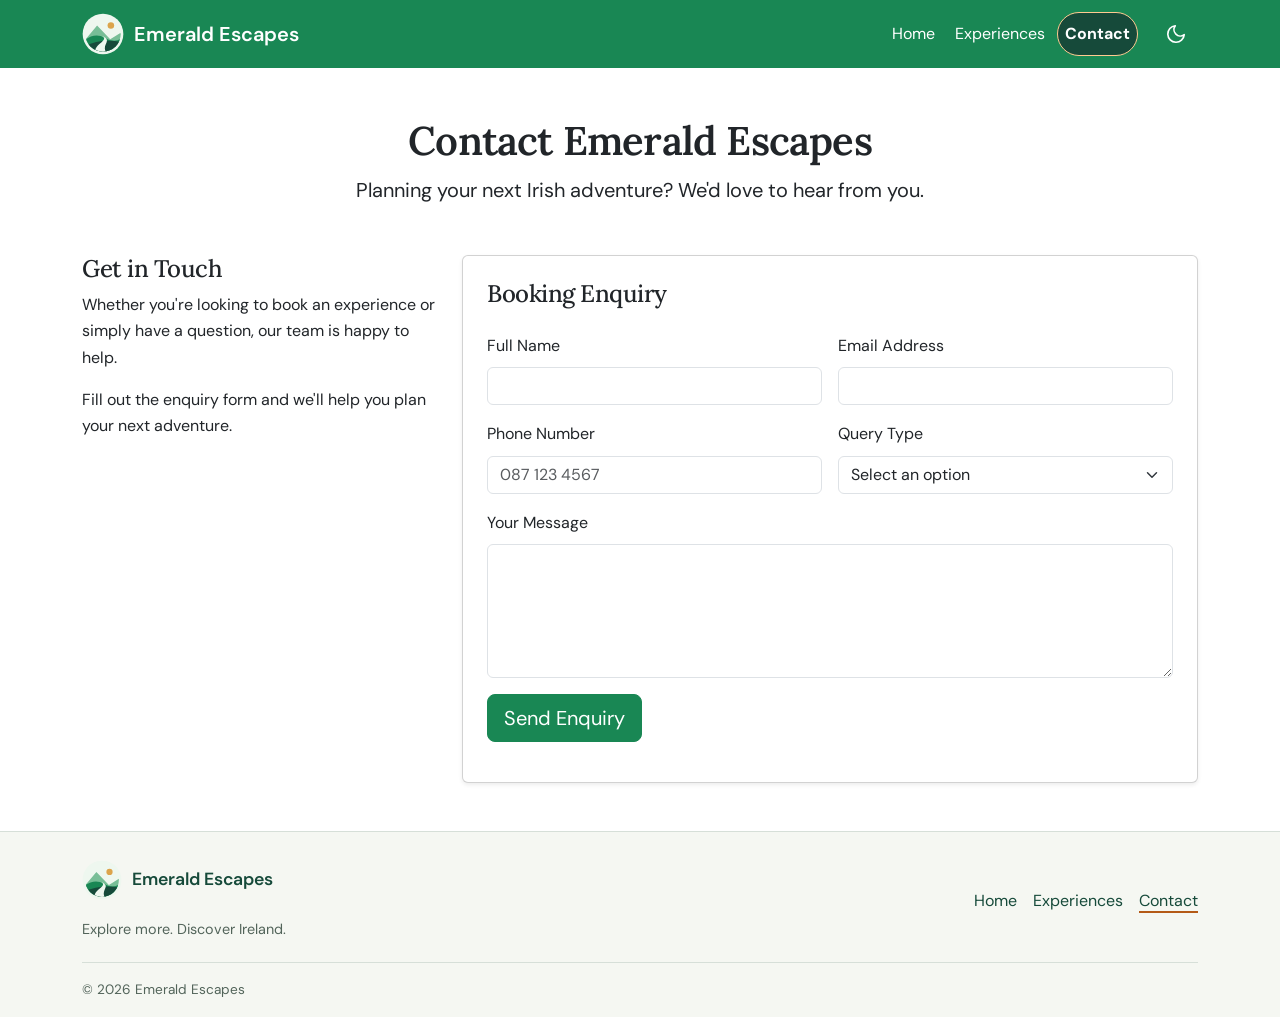
==== contact.html @ 8e478fb5 "Replace competing nav underlines with one accessible gliding highlight" ====
<!DOCTYPE html>
<html lang="en">

<head>
    <meta charset="UTF-8">
    <meta name="viewport" content="width=device-width, initial-scale=1.0">
    <meta name="color-scheme" content="light dark">
    <meta name="theme-color" content="#198754">
    <link rel="icon" type="image/svg+xml" href="images/emerald-logo.svg">
    <script src="js/theme.js"></script>
    <title>Contact Us | Discover Ireland</title>
    <link rel="stylesheet" href="vendor/bootstrap/css/bootstrap.min.css">
    <link rel="stylesheet" href="css/style.css">

</head>

<body>

    <header>
        <nav class="navbar navbar-expand-lg navbar-dark bg-success">
            <div class="container">

                <a class="navbar-brand" href="index.html">
                    <img src="images/emerald-logo.svg" class="brand-logo" width="42" height="42" alt="">
                    <span>Emerald Escapes</span>
                </a>

                <button class="navbar-toggler" type="button" data-bs-toggle="collapse" data-bs-target="#mainNav"
                    aria-controls="mainNav" aria-expanded="false" aria-label="Toggle navigation">
                    <span class="navbar-toggler-icon"></span>
                </button>

                <div class="collapse navbar-collapse" id="mainNav">
                    <div class="navbar-nav ms-auto">
                        <a class="nav-link" href="index.html">Home</a>
                        <a class="nav-link" href="experiences.html">Experiences</a>
                        <a class="nav-link active" aria-current="page" href="contact.html">Contact</a>
                    </div>
                    <button type="button" id="themeToggle" class="theme-toggle ms-lg-3 mt-3 mt-lg-0 mb-2 mb-lg-0"
                        role="switch" aria-checked="false" aria-label="Dark mode">
                        <svg class="theme-icon theme-icon-moon" width="22" height="22" viewBox="0 0 24 24"
                            fill="none" stroke="currentColor" stroke-width="1.8" stroke-linecap="round"
                            stroke-linejoin="round" aria-hidden="true" focusable="false">
                            <path d="M21 12.8A9 9 0 1 1 11.2 3a7 7 0 0 0 9.8 9.8Z"></path>
                        </svg>
                        <svg class="theme-icon theme-icon-sun" width="22" height="22" viewBox="0 0 24 24"
                            fill="none" stroke="currentColor" stroke-width="1.8" stroke-linecap="round"
                            aria-hidden="true" focusable="false">
                            <circle cx="12" cy="12" r="4"></circle>
                            <path d="M12 2v2m0 16v2M2 12h2m16 0h2M4.93 4.93l1.42 1.42m11.3 11.3 1.42 1.42M4.93 19.07l1.42-1.42m11.3-11.3 1.42-1.42"></path>
                        </svg>
                    </button>
                </div>

            </div>
        </nav>
    </header>
    <main>
        <section class="contact py-5">
            <div class="container">

                <div class="text-center mb-5">
                    <h1>Contact Emerald Escapes</h1>
                    <p class="lead">
                        Planning your next Irish adventure?
                        We'd love to hear from you.
                    </p>
                </div>

                <div class="row gx-4 gy-5">

                    <!-- Contact information -->
                    <div class="col-lg-4">
                        <h2 class="h4">Get in Touch</h2>

                        <p>
                            Whether you're looking to book an
                            experience or simply have a question,
                            our team is happy to help.
                        </p>

                        <p>
                            Fill out the enquiry form and we'll
                            help you plan your next adventure.
                        </p>
                    </div>

                    <!-- Enquiry form -->
                    <div class="col-lg-8">
                        <div class="card shadow-sm">
                            <div class="card-body p-4">

                                <h2 id="enquiryHeading" class="h4 mb-4">
                                    Booking Enquiry
                                </h2>

                                <form id="enquiryForm" novalidate>

                                    <div class="row g-3">

                                        <!-- Name -->
                                        <div class="col-md-6">
                                            <label for="name" class="form-label">
                                                Full Name
                                            </label>
                                            <input type="text" class="form-control" id="name" name="name" required>
                                            <div class="invalid-feedback">
                                                Please enter your name.
                                            </div>
                                        </div>

                                        <!-- Email -->
                                        <div class="col-md-6">
                                            <label for="email" class="form-label">
                                                Email Address
                                            </label>
                                            <input type="email" class="form-control" id="email" name="email" required>
                                            <div class="invalid-feedback">
                                                Please enter a valid email, such as name@example.com
                                            </div>
                                        </div>

                                        <!-- Phone -->
                                        <div class="col-md-6">
                                            <label for="phone" class="form-label">
                                                Phone Number
                                            </label>
                                            <input type="tel" class="form-control" id="phone" name="phone"
                                                placeholder="087 123 4567" required>
                                            <div class="invalid-feedback">
                                                Please enter a valid phone number (7-15 digits).
                                            </div>
                                        </div>

                                        <!-- Query Type -->
                                        <div class="col-md-6">
                                            <label for="queryType" class="form-label">
                                                Query Type
                                            </label>
                                            <select class="form-select" id="queryType" name="queryType" required>
                                                <option value="">
                                                    Select an option
                                                </option>
                                                <option value="booking">Booking</option>
                                                <option value="payment">Payment</option>
                                                <option value="general">
                                                    General Information
                                                </option>
                                                <option value="other">Other</option>
                                            </select>
                                            <div class="invalid-feedback">
                                                Please select a query type.
                                            </div>
                                        </div>

                                        <!-- Message -->
                                        <div class="col-12">
                                            <label for="message" class="form-label">
                                                Your Message
                                            </label>
                                            <textarea class="form-control" id="message" name="message" rows="5"
                                                minlength="20" required></textarea>
                                            <div class="invalid-feedback">
                                                Your message must contain
                                                at least 20 characters.
                                            </div>
                                        </div>

                                        <!-- Submit Button -->
                                        <div class="col-12">
                                            <button type="submit" class="btn btn-success btn-lg">
                                                Send Enquiry
                                            </button>
                                        </div>

                                    </div>

                                    <!-- JavaScript feedback -->
                                    <div id="formMessage" class="mt-3" role="status" aria-live="polite"></div>

                                </form>
                                <!-- Enquiry success confirmation -->
                                <div id="enquirySuccess" class="d-none text-center py-4" role="status"
                                    aria-live="polite">

                                    <div class="success-icon mx-auto mb-4">
                                        &#10003;
                                    </div>

                                    <h2 class="h3 mb-3">Thank You!</h2>

                                    <p class="lead">
                                        Your enquiry has been submitted successfully.
                                    </p>

                                    <p class="text-muted mb-4">
                                        We appreciate you contacting Emerald Escapes.
                                        Our team will get back to you as soon as possible.
                                    </p>

                                    <button type="button" id="newEnquiryBtn" class="btn btn-outline-success">
                                        Send Another Enquiry
                                    </button>

                                </div>

                            </div>
                        </div>
                    </div>

                </div>
            </div>
        </section>
    </main>
    <footer class="site-footer">
        <div class="container">
            <div class="footer-main">
                <div>
                    <a class="footer-brand" href="index.html">
                        <img src="images/emerald-logo.svg" width="40" height="40" alt="">
                        <span>Emerald Escapes</span>
                    </a>
                    <p class="footer-tagline">Explore more. Discover Ireland.</p>
                </div>
                <nav aria-label="Footer navigation">
                    <ul class="footer-links">
                        <li><a href="index.html">Home</a></li>
                        <li><a href="experiences.html">Experiences</a></li>
                        <li><a href="contact.html" aria-current="page">Contact</a></li>
                    </ul>
                </nav>
            </div>
            <p class="footer-copyright">&copy; 2026 Emerald Escapes</p>
        </div>
    </footer>
    <button type="button" id="backToTop" class="back-to-top" aria-label="Back to top" title="Back to top" hidden>
        <svg width="22" height="22" viewBox="0 0 24 24" fill="none" stroke="currentColor"
            stroke-width="2" stroke-linecap="round" stroke-linejoin="round" aria-hidden="true" focusable="false">
            <path d="M12 19V5m-6 6 6-6 6 6"></path>
        </svg>
    </button>
    <script src="vendor/bootstrap/js/bootstrap.bundle.min.js"></script>
    <script src="js/navigation.js"></script>
    <script src="js/back-to-top.js"></script>
    <script src="js/contact.js"></script>
</body>

</html>
---- css/style.css ----
/* Google Fonts bundled locally so typography works without an internet connection. */
@font-face {
    font-family: "DM Sans";
    src: url("../fonts/dm-sans-latin.woff2") format("woff2");
    font-style: normal;
    font-weight: 100 1000;
    font-display: swap;
}

@font-face {
    font-family: "Lora";
    src: url("../fonts/lora-latin.woff2") format("woff2");
    font-style: normal;
    font-weight: 400 700;
    font-display: swap;
}

/* Shared theme colours. Bootstrap also uses data-bs-theme for forms and text. */
:root {
    --bs-font-sans-serif: "DM Sans", system-ui, -apple-system, "Segoe UI", sans-serif;
    --bs-body-line-height: 1.65;
    --ee-font-heading: "Lora", Georgia, serif;
    color-scheme: light;
    --ee-heading: #164a3a;
    --ee-muted: #52645a;
    --ee-accent: #198754;
    --ee-orange: #b45a17;
    --ee-nav-orange: #ffca91;
    --ee-surface: #ffffff;
    --ee-section: #f5f7f2;
    --ee-border: #d6dfd8;
    --ee-soft-green: #e5f3e9;
    --ee-hover-green: #d1eada;
    --ee-selected: #164a3a;
    --ee-selected-text: #ffffff;
    --ee-focus: #164a3a;
    --ee-shadow: 0 4px 12px rgba(0, 0, 0, 0.1);
}

:root[data-bs-theme="dark"] {
    color-scheme: dark;
    --bs-body-bg: #101b17;
    --bs-body-color: #e6eee9;
    --bs-secondary-color: #b0c0b6;
    --bs-border-color: #43594c;
    --ee-heading: #b4edcd;
    --ee-muted: #b0c0b6;
    --ee-accent: #88d9ab;
    --ee-orange: #f6b66b;
    --ee-surface: #192a22;
    --ee-section: #15241d;
    --ee-border: #43594c;
    --ee-soft-green: #203d2d;
    --ee-hover-green: #2c503b;
    --ee-selected: #a3e4bd;
    --ee-selected-text: #10271b;
    --ee-focus: #a3e4bd;
    --ee-shadow: 0 4px 16px rgba(0, 0, 0, 0.25);
}

h1, h2, h3, h4, h5, h6 {
    font-family: var(--ee-font-heading);
    font-weight: 600;
    line-height: 1.25;
    letter-spacing: -0.02em;
}

.lead {
    font-weight: 400;
}

/* Let the main content fill short pages so the footer stays at the bottom. */
body {
    min-height: 100vh;
    min-height: 100dvh;
    display: flex;
    flex-direction: column;
}

body > main {
    flex: 1 0 auto;
}

.site-footer {
    margin-top: auto;
    padding: 1.75rem 0 1rem;
    background: var(--ee-section);
    border-top: 1px solid var(--ee-border);
    color: var(--ee-muted);
}

.footer-main {
    display: flex;
    flex-wrap: wrap;
    align-items: center;
    justify-content: space-between;
    gap: 1.25rem;
    padding-bottom: 1.25rem;
}

.footer-brand {
    display: inline-flex;
    align-items: center;
    gap: 0.65rem;
    color: var(--ee-heading);
    font-size: 1.1rem;
    font-weight: 600;
    text-decoration: none;
}

.footer-brand:hover {
    color: var(--ee-heading);
}

.footer-tagline {
    margin: 0.6rem 0 0;
    font-size: 0.9rem;
}

.footer-links {
    display: flex;
    flex-wrap: wrap;
    gap: 0.25rem 1rem;
    margin: 0;
    padding: 0;
    list-style: none;
}

.footer-links a {
    display: inline-flex;
    align-items: center;
    min-height: 44px;
    color: var(--ee-heading);
    text-decoration: none;
}

.footer-links a:hover,
.footer-links a[aria-current="page"] {
    text-decoration: underline;
    text-decoration-color: var(--ee-orange);
    text-decoration-thickness: 2px;
    text-underline-offset: 0.3rem;
}

.footer-brand:focus-visible,
.footer-links a:focus-visible {
    outline: 2px solid var(--ee-focus);
    outline-offset: 3px;
    border-radius: 0.2rem;
}

.footer-copyright {
    margin: 0;
    padding-top: 1rem;
    border-top: 1px solid var(--ee-border);
    font-size: 0.85rem;
}

@media (max-width: 575.98px) {
    .footer-main {
        flex-direction: column;
        text-align: center;
    }

    .footer-links {
        justify-content: center;
    }

    .footer-copyright {
        text-align: center;
    }
}

/* A fixed arrow that stays within the safe area on mobile screens. */
.back-to-top {
    position: fixed;
    right: calc(1rem + env(safe-area-inset-right, 0px));
    bottom: calc(1rem + env(safe-area-inset-bottom, 0px));
    z-index: 1020;
    display: grid;
    place-items: center;
    width: 48px;
    height: 48px;
    padding: 0;
    border: 1px solid var(--ee-border);
    border-radius: 50%;
    background: var(--ee-selected);
    color: var(--ee-selected-text);
    box-shadow: var(--ee-shadow);
    cursor: pointer;
    opacity: 0;
    visibility: hidden;
    pointer-events: none;
    transition: opacity 180ms ease, visibility 0s linear 180ms;
}

.back-to-top.is-visible {
    opacity: 1;
    visibility: visible;
    pointer-events: auto;
    transition-delay: 0s;
}

.back-to-top[hidden] {
    display: none;
}

.back-to-top:hover {
    box-shadow: 0 4px 16px rgba(0, 0, 0, 0.3);
}

.back-to-top:focus-visible {
    outline: 3px solid var(--ee-focus);
    outline-offset: 3px;
}

@media (prefers-reduced-motion: reduce) {
    .back-to-top {
        transition: none;
    }
}

.navbar-brand {
    display: inline-flex;
    align-items: center;
    gap: 0.65rem;
    font-weight: 600;
}

.brand-logo {
    flex-shrink: 0;
    transition: transform 200ms ease;
}

.navbar-brand:hover .brand-logo,
.navbar-brand:focus-visible .brand-logo {
    transform: rotate(-4deg);
}

.theme-toggle {
    display: inline-grid;
    place-items: center;
    width: 44px;
    height: 44px;
    flex-shrink: 0;
    padding: 0;
    color: #ffffff;
    background: transparent;
    border: 0;
    border-radius: 50%;
    cursor: pointer;
}

.theme-toggle:hover {
    background: rgba(0, 0, 0, 0.12);
}

.theme-toggle:focus-visible {
    outline: 3px solid #ffffff;
    outline-offset: 3px;
}

.theme-icon {
    grid-area: 1 / 1;
    transform-origin: center;
    transition: opacity 220ms ease-out, transform 220ms ease-out;
}

.theme-icon-sun {
    opacity: 0;
    transform: rotate(-45deg) scale(0.65);
}

.theme-icon-moon {
    opacity: 1;
    transform: rotate(0) scale(1);
}

[data-bs-theme="dark"] .theme-icon-sun {
    opacity: 1;
    transform: rotate(0) scale(1);
}

[data-bs-theme="dark"] .theme-icon-moon {
    opacity: 0;
    transform: rotate(45deg) scale(0.65);
}

@media (prefers-reduced-motion: reduce) {
    .theme-icon {
        transition: none;
    }
}

.card {
    background-color: var(--ee-surface);
}

/* Brighter outlines keep success buttons readable against dark surfaces. */
[data-bs-theme="dark"] .btn-outline-success {
    --bs-btn-color: #88d9ab;
    --bs-btn-border-color: #88d9ab;
    --bs-btn-hover-color: #10271b;
    --bs-btn-hover-bg: #88d9ab;
    --bs-btn-hover-border-color: #88d9ab;
    --bs-btn-active-color: #10271b;
    --bs-btn-active-bg: #88d9ab;
    --bs-btn-active-border-color: #88d9ab;
    --bs-btn-focus-shadow-rgb: 136, 217, 171;
    --bs-btn-disabled-color: #b0c0b6;
    --bs-btn-disabled-border-color: #b0c0b6;
}

/* Keep navigation readable and mark the current page with more than colour. */
.navbar .navbar-nav {
    position: relative;
    isolation: isolate;
    gap: 0.25rem;
}

.navbar.navbar-dark .navbar-nav .nav-link {
    position: relative;
    display: inline-flex;
    align-items: center;
    width: fit-content;
    min-height: 44px;
    color: #ffffff;
    border-radius: 999px;
}

.navbar.navbar-dark .navbar-nav .nav-link.active {
    font-weight: 700;
    background: #164a3a;
    box-shadow: inset 0 0 0 1px var(--ee-nav-orange);
}

.nav-indicator {
    display: none;
    position: absolute;
    top: 0;
    left: 0;
    z-index: -1;
    background: #164a3a;
    border: 1px solid var(--ee-nav-orange);
    border-radius: 999px;
    pointer-events: none;
    transition: transform 220ms cubic-bezier(0.2, 0.7, 0.2, 1), width 220ms ease;
}

.navbar .has-nav-indicator .nav-indicator {
    display: block;
}

.navbar.navbar-dark .has-nav-indicator .nav-link.active {
    background: transparent;
    box-shadow: none;
}

.nav-indicator.is-instant {
    transition: none;
}

@media (max-width: 991.98px) {
    .navbar.navbar-dark .navbar-nav .nav-link {
        padding-inline: 0.85rem;
    }
}

.navbar .nav-link:focus-visible {
    outline: 2px solid #ffffff;
    outline-offset: 2px;
}

/* Home page hero banner */
.hero {
    min-height: clamp(480px, 65vh, 680px);
    padding: 4.5rem 0;

    background-color: #164a3a;
    background-image:
        linear-gradient(90deg, rgba(5, 25, 18, 0.82) 0%,
            rgba(5, 25, 18, 0.65) 42%, rgba(5, 25, 18, 0.15) 100%),
        url("../images/ireland-hero.jpg");

    background-size: cover;
    background-position: center;
    background-repeat: no-repeat;
}

.hero h1 {
    margin-bottom: 1.25rem;
    font-size: clamp(2.75rem, 5.5vw, 4.5rem);
    font-weight: 600;
    line-height: 1.12;
    text-shadow: 0 2px 12px rgba(0, 0, 0, 0.15);
}

.hero-title-line {
    display: block;
}

.hero .lead {
    max-width: 46ch;
    font-size: clamp(1.05rem, 1.5vw, 1.25rem);
    line-height: 1.65;
}

.hero-cta {
    --bs-btn-color: #164a3a;
    --bs-btn-bg: #ffffff;
    --bs-btn-border-color: #ffffff;
    --bs-btn-hover-color: #164a3a;
    --bs-btn-hover-bg: #fff1e3;
    --bs-btn-hover-border-color: #f3b56d;
    --bs-btn-active-color: #164a3a;
    --bs-btn-active-bg: #eef7ef;
    display: inline-flex;
    align-items: center;
    gap: 0.75rem;
    padding: 0.8rem 1.3rem;
    font-size: 1rem;
    font-weight: 600;
}

.hero-cta:focus-visible {
    outline: 3px solid #ffffff;
    outline-offset: 4px;
}

.hero-cta svg {
    color: #b45a17;
    transition: transform 180ms ease;
}

.hero-cta:hover svg,
.hero-cta:focus-visible svg {
    transform: translateX(3px);
}

@media (prefers-reduced-motion: reduce) {
    .brand-logo,
    .nav-indicator,
    .hero-cta svg {
        transition: none;
    }

    .navbar-brand:hover .brand-logo,
    .navbar-brand:focus-visible .brand-logo,
    .hero-cta:hover svg,
    .hero-cta:focus-visible svg {
        transform: none;
    }
}

/* Adjust hero layout for mobile screens */
@media (max-width: 576px) {
    .hero {
        min-height: 480px;
        padding: 3.5rem 0;
        text-align: center;
        background-image:
            linear-gradient(rgba(5, 25, 18, 0.65), rgba(5, 25, 18, 0.65)),
            url("../images/ireland-hero.jpg");
    }

    .hero h1 {
        font-size: clamp(2rem, 8.5vw, 2.6rem);
    }

    .hero .lead {
        margin-inline: auto;
    }
}


/* About section */
.about {
    background-color: var(--ee-section);
}

.about-copy {
    max-width: 62ch;
    margin-inline: auto;
}

.about-copy .lead {
    font-size: 1.2rem;
}

.about h2,
.featured h2 {
    color: var(--ee-heading);
}

.about h2::after {
    content: "";
    display: block;
    width: 2.5rem;
    height: 3px;
    margin: 1rem auto 0;
    background: var(--ee-orange);
    border-radius: 2px;
}

/* Featured experiences */
.featured {
    background-color: var(--bs-body-bg);
}

.experience-preview {
    border: none;
    overflow: hidden;
    box-shadow: var(--ee-shadow);
    transition: transform 0.3s ease, box-shadow 0.3s ease;
}

/* Make all card images the same size */
.experience-preview img {
    height: 220px;
    object-fit: cover;
}

/* Card hover effect */
.experience-preview:hover {
    transform: translateY(-5px);
    box-shadow: 0 8px 20px rgba(0, 0, 0, 0.15);
}

/* Keep the description flexible and the price and save action aligned. */
.experience-card .card-body {
    display: flex;
    flex-direction: column;
}

.experience-card .card-body > p:nth-of-type(2) {
    flex-grow: 1;
}

.experience-card .favourite-btn {
    align-self: flex-start;
    min-height: 44px;
}

@media (prefers-reduced-motion: reduce) {
    .experience-preview {
        transition: none;
    }

    .experience-preview:hover {
        transform: none;
    }
}

/* Experiences page heading and filters */
.experiences-intro h1 {
    color: var(--ee-heading);
    letter-spacing: -0.02em;
}

.experiences-intro .lead {
    color: var(--ee-muted);
}

.experiences-eyebrow {
    color: var(--ee-orange);
    font-size: 0.75rem;
    font-weight: 700;
    letter-spacing: 0.14em;
}

.experience-filter-panel {
    padding: 1.25rem;
    background-color: var(--ee-section);
    border: 1px solid var(--ee-border);
    border-radius: 1rem;
}

.experience-filter-panel .form-label {
    color: var(--ee-heading);
    font-weight: 600;
}

.experience-filter-panel .form-select {
    min-height: 3rem;
    border-color: var(--ee-border);
    border-radius: 0.65rem;
}

.experience-filter-panel .form-select:focus {
    border-color: var(--ee-accent);
    box-shadow: 0 0 0 0.2rem rgba(25, 135, 84, 0.15);
}

.favourites-status {
    font-size: 1rem;
    font-weight: 700;
    line-height: 1.4;
}

.favourites-callout {
    width: 100%;
    min-height: 3rem;
    display: flex;
    align-items: center;
    gap: 0.85rem;
    color: var(--ee-heading);
    padding: 0.65rem 1rem;
    background: var(--ee-soft-green);
    border: 1px solid var(--ee-accent);
    border-radius: 0.75rem;
    text-align: left;
    cursor: pointer;
}

.favourites-callout:hover {
    background: var(--ee-hover-green);
}

.favourites-callout[aria-pressed="true"] {
    background: var(--ee-selected);
    color: var(--ee-selected-text);
    border-color: var(--ee-selected);
}

.favourites-callout:focus-visible,
.experience-results-bar .btn:focus-visible {
    outline: 3px solid var(--ee-focus);
    outline-offset: 3px;
}

.favourites-heart {
    color: inherit;
    font-size: 1.8rem;
    line-height: 1;
}

.favourites-hint {
    margin-top: 0.5rem;
    color: var(--ee-muted);
    font-size: 0.85rem;
}

.experience-results-bar {
    display: flex;
    flex-wrap: wrap;
    align-items: center;
    justify-content: space-between;
    gap: 0.75rem;
    color: var(--ee-muted);
}

.experience-results-bar .btn {
    min-height: 44px;
}

@media (max-width: 576px) {
    .brand-logo {
        width: 36px;
        height: 36px;
    }

    .navbar-brand {
        gap: 0.5rem;
        font-size: 1.1rem;
    }

    .experience-filter-panel {
        padding: 1rem;
    }

    .favourites-callout {
        min-height: 3.5rem;
    }

    .experiences-intro h1 {
        font-size: 2.2rem;
    }
}

/* Enquiry success confirmation */
.success-icon {
    width: 80px;
    height: 80px;
    background-color: #198754;
    color: white;
    border-radius: 50%;

    display: flex;
    align-items: center;
    justify-content: center;

    font-size: 2.5rem;
    font-weight: bold;
}
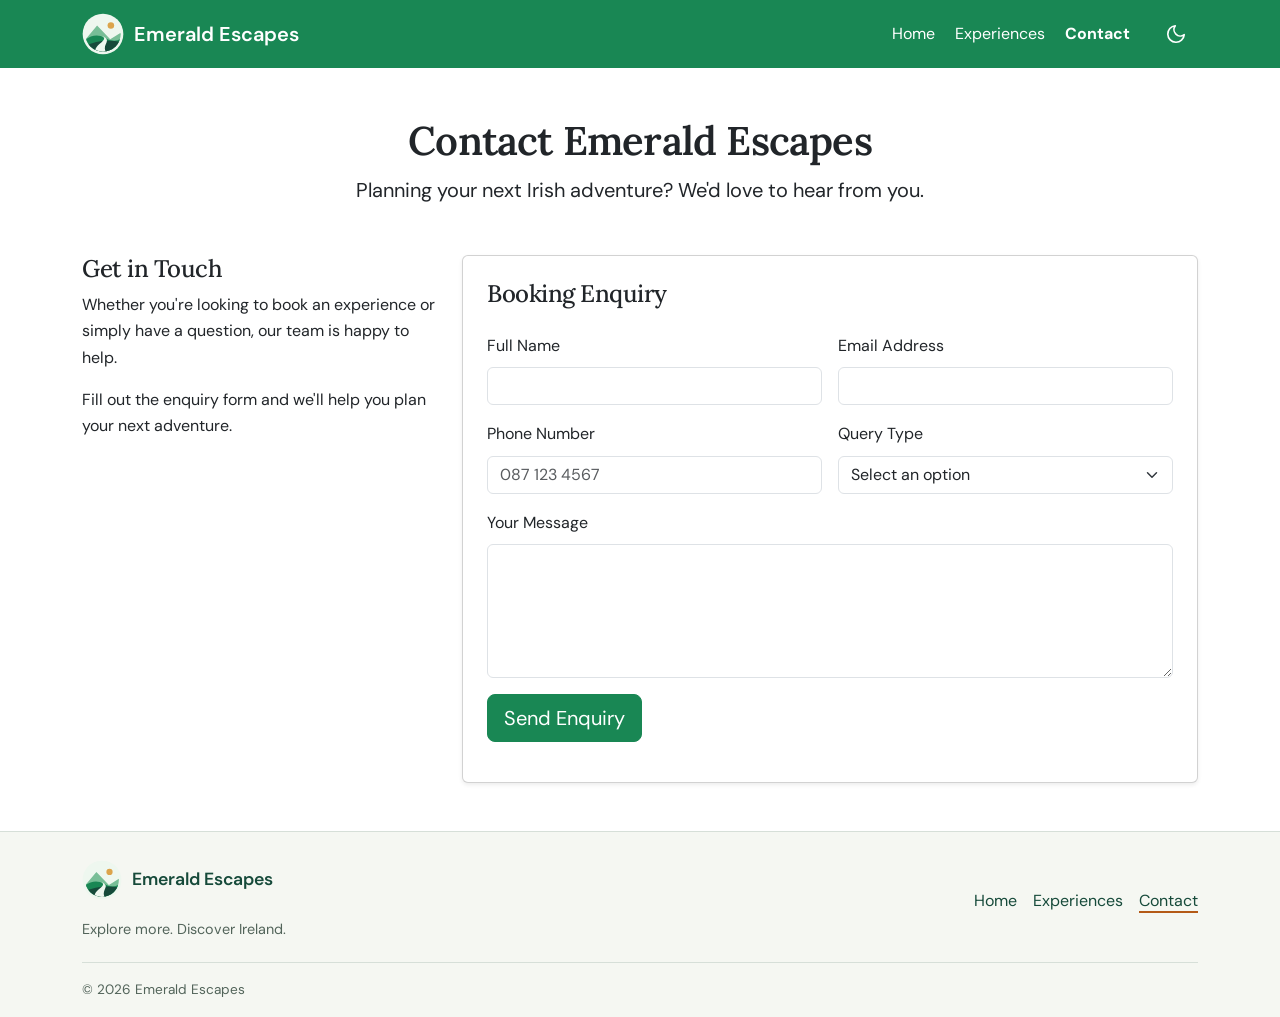
==== commit c5e65032: "Simplify navigation to a fading orange hover underline" ====
--- a/contact.html
+++ b/contact.html
@@ -240,7 +240,6 @@
         </svg>
     </button>
     <script src="vendor/bootstrap/js/bootstrap.bundle.min.js"></script>
-    <script src="js/navigation.js"></script>
     <script src="js/back-to-top.js"></script>
     <script src="js/contact.js"></script>
 </body>
--- a/css/style.css
+++ b/css/style.css
@@ -313,8 +313,6 @@
 
 /* Keep navigation readable and mark the current page with more than colour. */
 .navbar .navbar-nav {
-    position: relative;
-    isolation: isolate;
     gap: 0.25rem;
 }
 
@@ -325,44 +323,41 @@
     width: fit-content;
     min-height: 44px;
     color: #ffffff;
-    border-radius: 999px;
 }
 
 .navbar.navbar-dark .navbar-nav .nav-link.active {
     font-weight: 700;
-    background: #164a3a;
-    box-shadow: inset 0 0 0 1px var(--ee-nav-orange);
-}
-
-.nav-indicator {
-    display: none;
+}
+
+/* A simple underline fades in and out; it does not move or grow. */
+.navbar .navbar-nav .nav-link::after {
+    content: "";
     position: absolute;
-    top: 0;
-    left: 0;
-    z-index: -1;
-    background: #164a3a;
-    border: 1px solid var(--ee-nav-orange);
-    border-radius: 999px;
+    left: 0.5rem;
+    right: 0.5rem;
+    bottom: 0.3rem;
+    height: 2px;
+    border-radius: 2px;
+    background: var(--ee-nav-orange);
+    opacity: 0;
     pointer-events: none;
-    transition: transform 220ms cubic-bezier(0.2, 0.7, 0.2, 1), width 220ms ease;
-}
-
-.navbar .has-nav-indicator .nav-indicator {
-    display: block;
-}
-
-.navbar.navbar-dark .has-nav-indicator .nav-link.active {
-    background: transparent;
-    box-shadow: none;
-}
-
-.nav-indicator.is-instant {
-    transition: none;
+    transition: opacity 150ms ease;
+}
+
+@media (hover: hover) {
+    .navbar .navbar-nav .nav-link:hover::after {
+        opacity: 1;
+    }
+}
+
+.navbar .navbar-nav .nav-link:focus-visible::after {
+    opacity: 1;
 }
 
 @media (max-width: 991.98px) {
-    .navbar.navbar-dark .navbar-nav .nav-link {
-        padding-inline: 0.85rem;
+    .navbar .navbar-nav .nav-link::after {
+        left: 0;
+        right: 0;
     }
 }
 
@@ -439,7 +434,7 @@
 
 @media (prefers-reduced-motion: reduce) {
     .brand-logo,
-    .nav-indicator,
+    .navbar .navbar-nav .nav-link::after,
     .hero-cta svg {
         transition: none;
     }
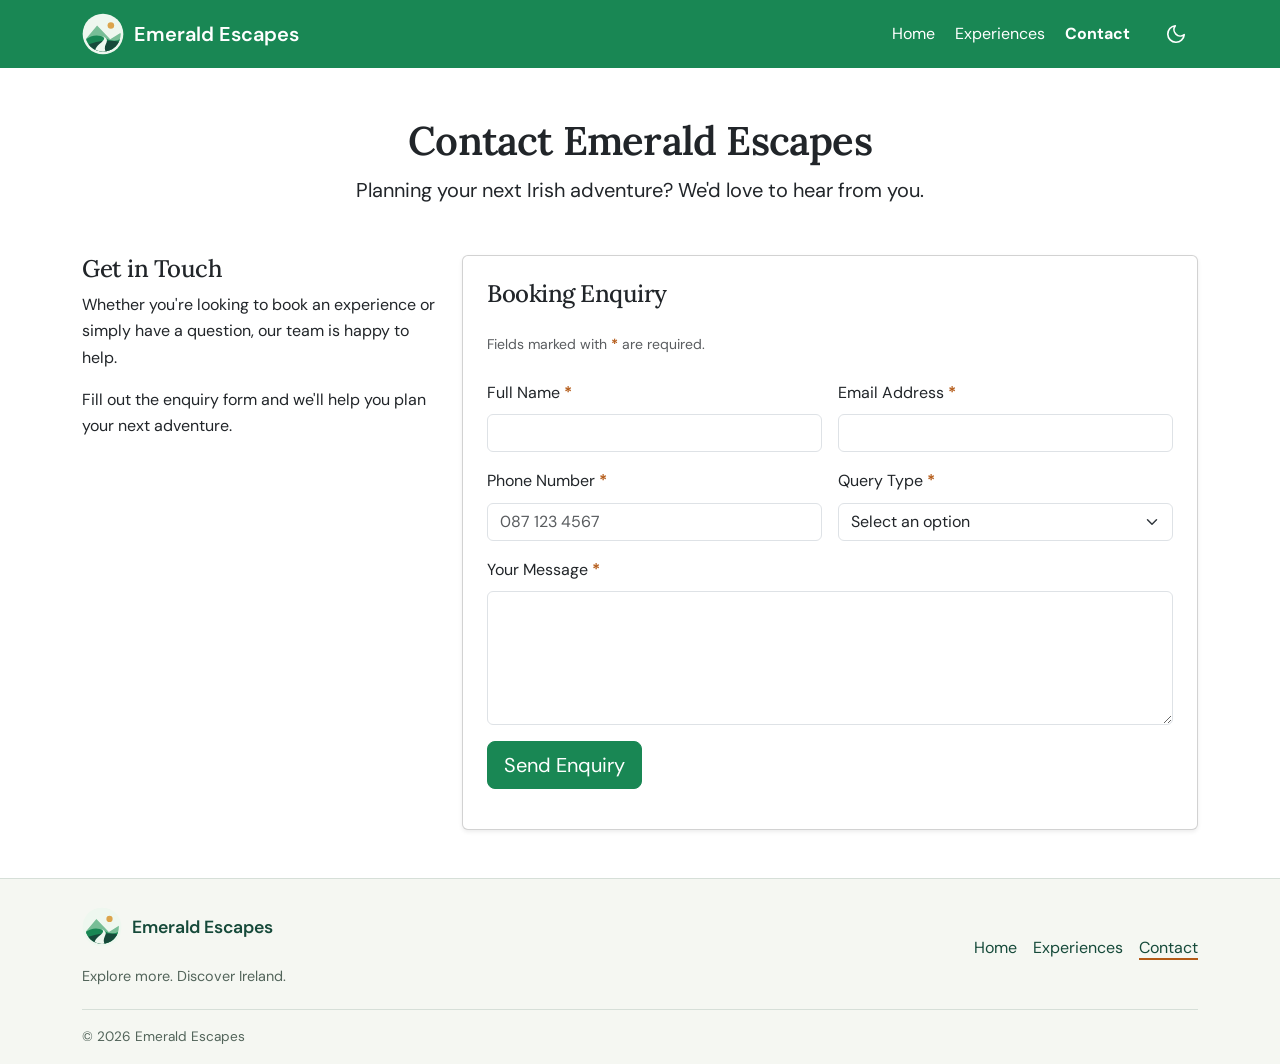
==== commit 531c682d: "Mark all required enquiry fields with accessible asterisks" ====
--- a/contact.html
+++ b/contact.html
@@ -94,14 +94,17 @@
                                     Booking Enquiry
                                 </h2>
 
-                                <form id="enquiryForm" novalidate>
+                                <form id="enquiryForm" aria-describedby="requiredFieldsHint" novalidate>
+                                    <p id="requiredFieldsHint" class="form-text mt-0 mb-4">
+                                        Fields marked with <span class="required-marker">*</span> are required.
+                                    </p>
 
                                     <div class="row g-3">
 
                                         <!-- Name -->
                                         <div class="col-md-6">
                                             <label for="name" class="form-label">
-                                                Full Name
+                                                Full Name <span class="required-marker" aria-hidden="true">*</span>
                                             </label>
                                             <input type="text" class="form-control" id="name" name="name" required>
                                             <div class="invalid-feedback">
@@ -112,7 +115,7 @@
                                         <!-- Email -->
                                         <div class="col-md-6">
                                             <label for="email" class="form-label">
-                                                Email Address
+                                                Email Address <span class="required-marker" aria-hidden="true">*</span>
                                             </label>
                                             <input type="email" class="form-control" id="email" name="email" required>
                                             <div class="invalid-feedback">
@@ -123,7 +126,7 @@
                                         <!-- Phone -->
                                         <div class="col-md-6">
                                             <label for="phone" class="form-label">
-                                                Phone Number
+                                                Phone Number <span class="required-marker" aria-hidden="true">*</span>
                                             </label>
                                             <input type="tel" class="form-control" id="phone" name="phone"
                                                 placeholder="087 123 4567" required>
@@ -135,7 +138,7 @@
                                         <!-- Query Type -->
                                         <div class="col-md-6">
                                             <label for="queryType" class="form-label">
-                                                Query Type
+                                                Query Type <span class="required-marker" aria-hidden="true">*</span>
                                             </label>
                                             <select class="form-select" id="queryType" name="queryType" required>
                                                 <option value="">
@@ -156,7 +159,7 @@
                                         <!-- Message -->
                                         <div class="col-12">
                                             <label for="message" class="form-label">
-                                                Your Message
+                                                Your Message <span class="required-marker" aria-hidden="true">*</span>
                                             </label>
                                             <textarea class="form-control" id="message" name="message" rows="5"
                                                 minlength="20" required></textarea>
--- a/css/style.css
+++ b/css/style.css
@@ -672,6 +672,12 @@
     }
 }
 
+/* Required fields retain their native required attribute for assistive technology. */
+.required-marker {
+    color: var(--ee-orange);
+    font-weight: 700;
+}
+
 /* Enquiry success confirmation */
 .success-icon {
     width: 80px;
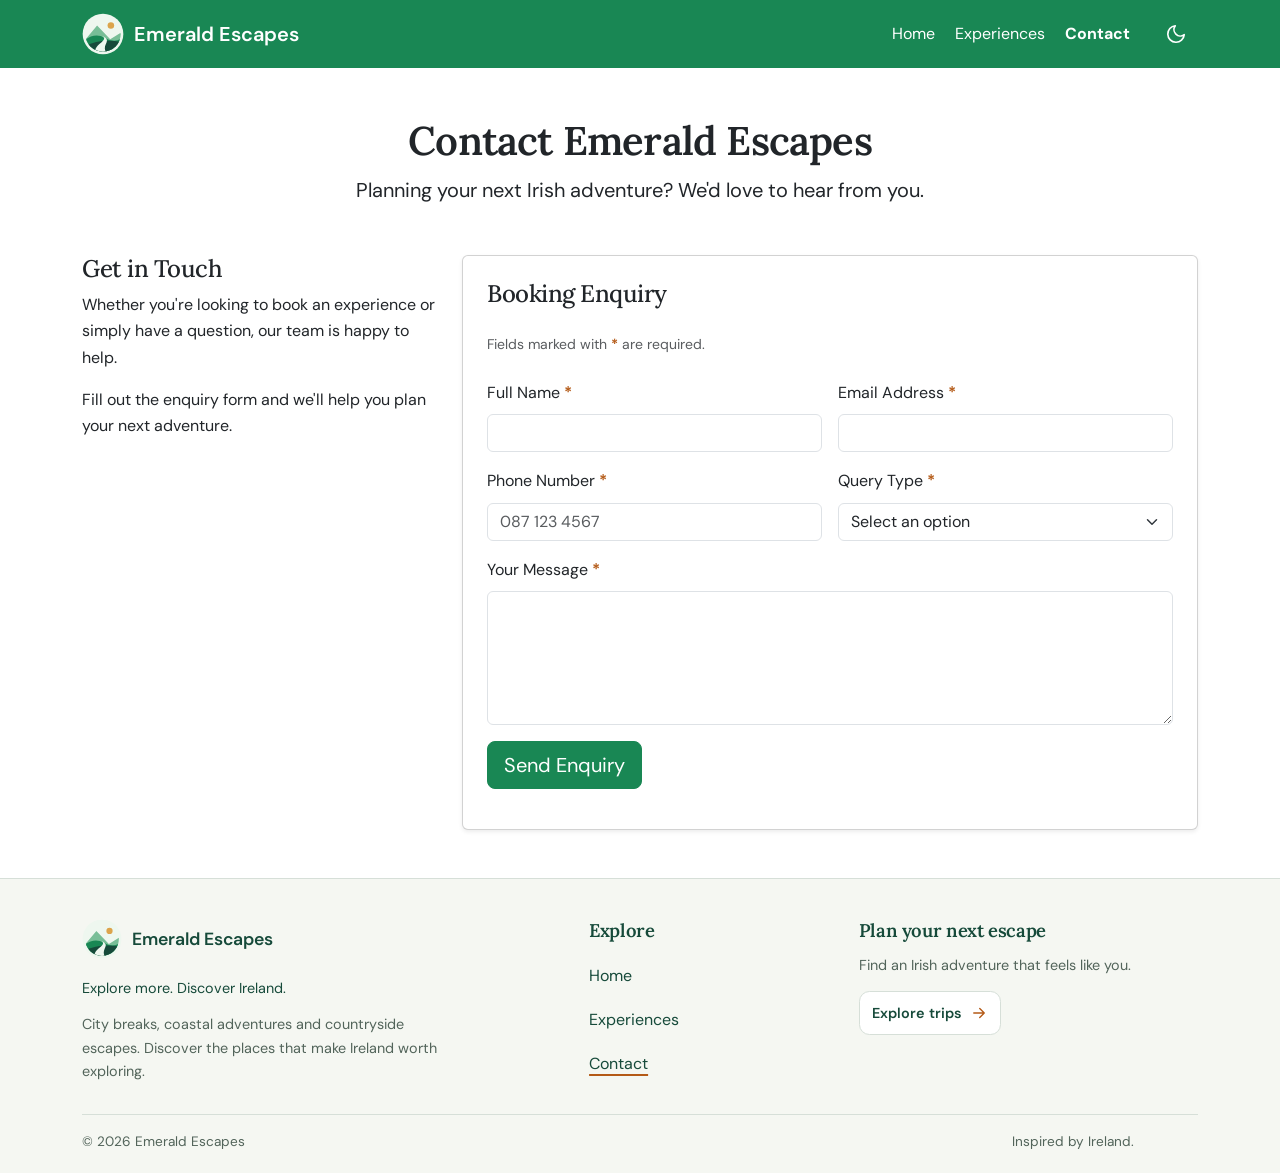
==== commit bd1b0782: "Add smooth theme crossfade and enrich the responsive footer" ====
--- a/contact.html
+++ b/contact.html
@@ -218,22 +218,42 @@
     <footer class="site-footer">
         <div class="container">
             <div class="footer-main">
-                <div>
+                <div class="footer-identity">
                     <a class="footer-brand" href="index.html">
                         <img src="images/emerald-logo.svg" width="40" height="40" alt="">
                         <span>Emerald Escapes</span>
                     </a>
                     <p class="footer-tagline">Explore more. Discover Ireland.</p>
+                    <p class="footer-description">
+                        City breaks, coastal adventures and countryside escapes.
+                        Discover the places that make Ireland worth exploring.
+                    </p>
                 </div>
                 <nav aria-label="Footer navigation">
+                    <h2 class="footer-heading">Explore</h2>
                     <ul class="footer-links">
                         <li><a href="index.html">Home</a></li>
                         <li><a href="experiences.html">Experiences</a></li>
                         <li><a href="contact.html" aria-current="page">Contact</a></li>
                     </ul>
                 </nav>
-            </div>
-            <p class="footer-copyright">&copy; 2026 Emerald Escapes</p>
+                <div class="footer-plan">
+                    <h2 class="footer-heading">Plan your next escape</h2>
+                    <p>Find an Irish adventure that feels like you.</p>
+                    <a class="footer-cta" href="experiences.html">
+                        Explore trips
+                        <svg width="18" height="18" viewBox="0 0 24 24" fill="none" stroke="currentColor"
+                            stroke-width="1.8" stroke-linecap="round" stroke-linejoin="round"
+                            aria-hidden="true" focusable="false">
+                            <path d="M5 12h14m-6-6 6 6-6 6"></path>
+                        </svg>
+                    </a>
+                </div>
+            </div>
+            <div class="footer-bottom">
+                <p class="footer-copyright">&copy; 2026 Emerald Escapes</p>
+                <p class="footer-note">Inspired by Ireland.</p>
+            </div>
         </div>
     </footer>
     <button type="button" id="backToTop" class="back-to-top" aria-label="Back to top" title="Back to top" hidden>
--- a/css/style.css
+++ b/css/style.css
@@ -83,19 +83,18 @@
 
 .site-footer {
     margin-top: auto;
-    padding: 1.75rem 0 1rem;
+    padding: 2.5rem 0 1.25rem;
     background: var(--ee-section);
     border-top: 1px solid var(--ee-border);
     color: var(--ee-muted);
 }
 
 .footer-main {
-    display: flex;
-    flex-wrap: wrap;
-    align-items: center;
-    justify-content: space-between;
-    gap: 1.25rem;
-    padding-bottom: 1.25rem;
+    display: grid;
+    grid-template-columns: minmax(0, 1.4fr) minmax(0, 0.7fr) minmax(0, 1fr);
+    align-items: start;
+    gap: 2rem;
+    padding-bottom: 1.75rem;
 }
 
 .footer-brand {
@@ -115,12 +114,57 @@
 .footer-tagline {
     margin: 0.6rem 0 0;
     font-size: 0.9rem;
+    color: var(--ee-heading);
+}
+
+.footer-description {
+    max-width: 38ch;
+    margin: 0.75rem 0 0;
+    font-size: 0.9rem;
+}
+
+.footer-heading {
+    margin: 0 0 0.75rem;
+    color: var(--ee-heading);
+    font-size: 1.15rem;
+}
+
+.footer-plan p {
+    margin-bottom: 0.85rem;
+    font-size: 0.9rem;
+}
+
+.footer-cta {
+    display: inline-flex;
+    align-items: center;
+    justify-content: center;
+    gap: 0.5rem;
+    min-height: 44px;
+    padding: 0.5rem 0.75rem;
+    background: var(--ee-surface);
+    border: 1px solid var(--ee-border);
+    border-radius: 0.65rem;
+    color: var(--ee-heading);
+    font-size: 0.9rem;
+    font-weight: 600;
+    text-decoration: none;
+}
+
+.footer-cta:hover {
+    background: var(--ee-soft-green);
+    color: var(--ee-heading);
+}
+
+.footer-cta svg {
+    flex-shrink: 0;
+    color: var(--ee-orange);
 }
 
 .footer-links {
     display: flex;
-    flex-wrap: wrap;
-    gap: 0.25rem 1rem;
+    flex-direction: column;
+    align-items: flex-start;
+    gap: 0;
     margin: 0;
     padding: 0;
     list-style: none;
@@ -143,30 +187,59 @@
 }
 
 .footer-brand:focus-visible,
-.footer-links a:focus-visible {
+.footer-links a:focus-visible,
+.footer-cta:focus-visible {
     outline: 2px solid var(--ee-focus);
     outline-offset: 3px;
     border-radius: 0.2rem;
 }
 
-.footer-copyright {
-    margin: 0;
+.footer-bottom {
+    display: flex;
+    flex-wrap: wrap;
+    align-items: center;
+    justify-content: space-between;
+    gap: 0.5rem 1.5rem;
     padding-top: 1rem;
     border-top: 1px solid var(--ee-border);
+}
+
+.footer-copyright,
+.footer-note {
+    margin: 0;
     font-size: 0.85rem;
 }
 
+/* Leave room for the fixed back-to-top arrow beside the footer's bottom row. */
+@media (min-width: 576px) {
+    .footer-bottom {
+        padding-right: 4rem;
+    }
+}
+
+@media (max-width: 991.98px) {
+    .footer-main {
+        grid-template-columns: minmax(0, 1fr) minmax(0, 1.3fr);
+        gap: 1.5rem;
+    }
+
+    .footer-identity {
+        grid-column: 1 / -1;
+    }
+}
+
 @media (max-width: 575.98px) {
-    .footer-main {
+    .footer-identity {
+        text-align: center;
+    }
+
+    .footer-description {
+        margin-inline: auto;
+    }
+
+    .footer-bottom {
         flex-direction: column;
-        text-align: center;
-    }
-
-    .footer-links {
         justify-content: center;
-    }
-
-    .footer-copyright {
         text-align: center;
     }
 }
@@ -693,3 +766,27 @@
     font-size: 2.5rem;
     font-weight: bold;
 }
+
+/* A single page crossfade keeps all theme colours changing together. */
+::view-transition {
+    pointer-events: none;
+}
+
+::view-transition-old(root),
+::view-transition-new(root) {
+    animation-duration: 300ms;
+    animation-timing-function: ease;
+}
+
+@media (prefers-reduced-motion: reduce) {
+    .form-control,
+    .form-select,
+    .btn {
+        transition: none;
+    }
+
+    ::view-transition-old(root),
+    ::view-transition-new(root) {
+        animation: none;
+    }
+}
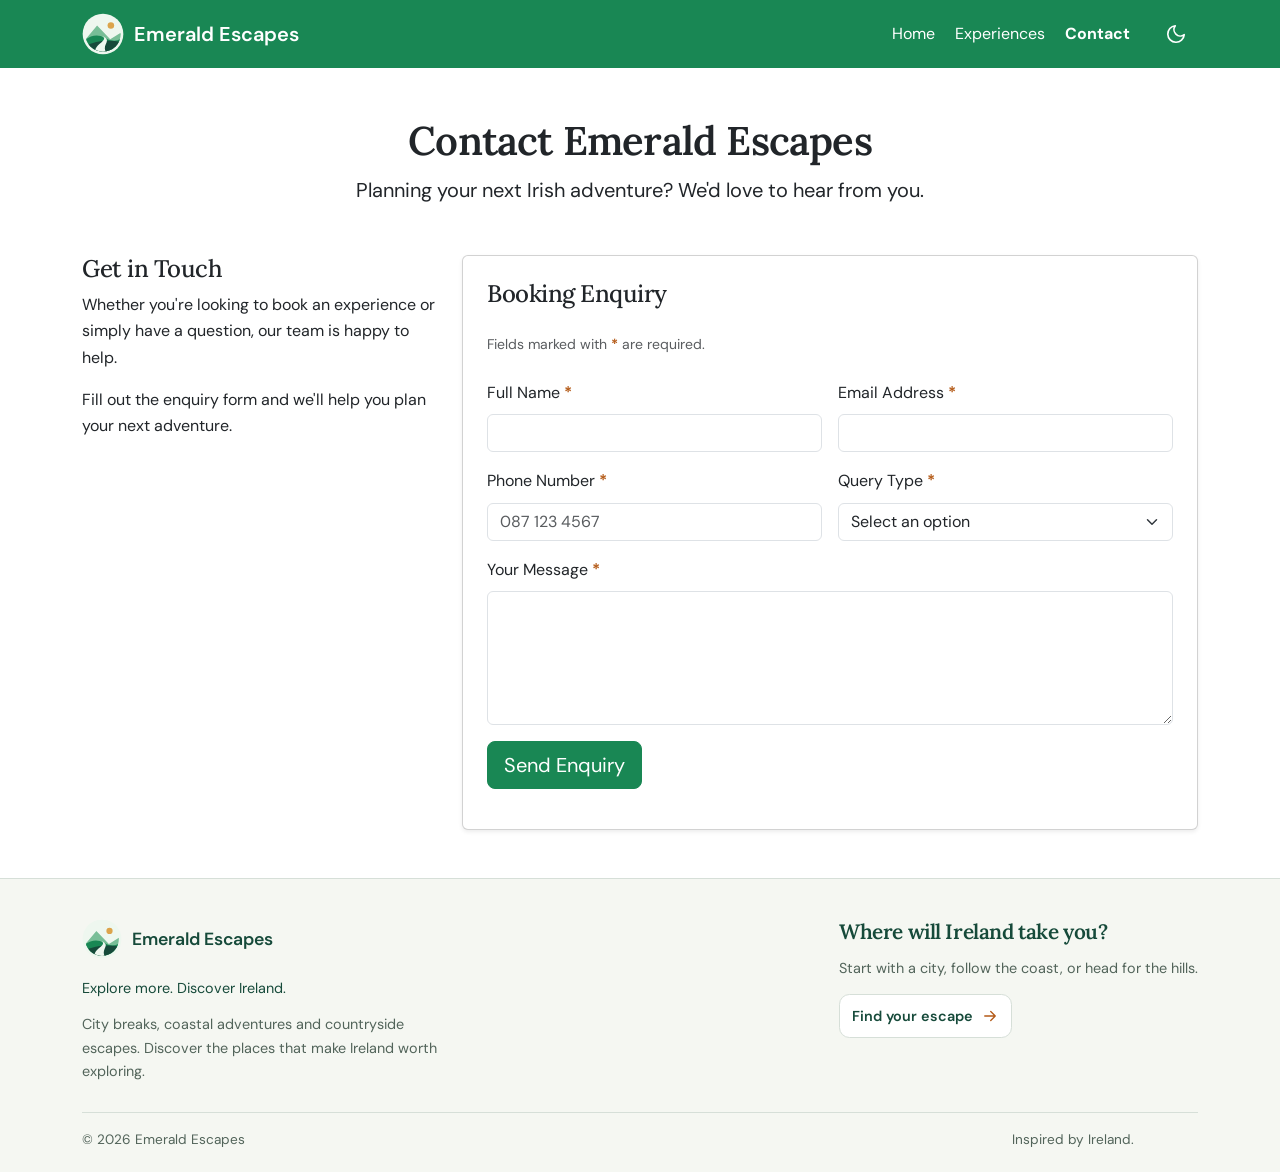
==== commit de91426e: "Remove duplicate footer navigation and personalise the travel prompt" ====
--- a/contact.html
+++ b/contact.html
@@ -229,19 +229,11 @@
                         Discover the places that make Ireland worth exploring.
                     </p>
                 </div>
-                <nav aria-label="Footer navigation">
-                    <h2 class="footer-heading">Explore</h2>
-                    <ul class="footer-links">
-                        <li><a href="index.html">Home</a></li>
-                        <li><a href="experiences.html">Experiences</a></li>
-                        <li><a href="contact.html" aria-current="page">Contact</a></li>
-                    </ul>
-                </nav>
                 <div class="footer-plan">
-                    <h2 class="footer-heading">Plan your next escape</h2>
-                    <p>Find an Irish adventure that feels like you.</p>
+                    <h2 class="footer-heading">Where will Ireland take you?</h2>
+                    <p>Start with a city, follow the coast, or head for the hills.</p>
                     <a class="footer-cta" href="experiences.html">
-                        Explore trips
+                        Find your escape
                         <svg width="18" height="18" viewBox="0 0 24 24" fill="none" stroke="currentColor"
                             stroke-width="1.8" stroke-linecap="round" stroke-linejoin="round"
                             aria-hidden="true" focusable="false">
--- a/css/style.css
+++ b/css/style.css
@@ -91,7 +91,7 @@
 
 .footer-main {
     display: grid;
-    grid-template-columns: minmax(0, 1.4fr) minmax(0, 0.7fr) minmax(0, 1fr);
+    grid-template-columns: minmax(0, 1.2fr) minmax(0, 1fr);
     align-items: start;
     gap: 2rem;
     padding-bottom: 1.75rem;
@@ -126,7 +126,12 @@
 .footer-heading {
     margin: 0 0 0.75rem;
     color: var(--ee-heading);
-    font-size: 1.15rem;
+    font-size: 1.3rem;
+}
+
+.footer-plan {
+    max-width: 34ch;
+    justify-self: end;
 }
 
 .footer-plan p {
@@ -160,34 +165,7 @@
     color: var(--ee-orange);
 }
 
-.footer-links {
-    display: flex;
-    flex-direction: column;
-    align-items: flex-start;
-    gap: 0;
-    margin: 0;
-    padding: 0;
-    list-style: none;
-}
-
-.footer-links a {
-    display: inline-flex;
-    align-items: center;
-    min-height: 44px;
-    color: var(--ee-heading);
-    text-decoration: none;
-}
-
-.footer-links a:hover,
-.footer-links a[aria-current="page"] {
-    text-decoration: underline;
-    text-decoration-color: var(--ee-orange);
-    text-decoration-thickness: 2px;
-    text-underline-offset: 0.3rem;
-}
-
 .footer-brand:focus-visible,
-.footer-links a:focus-visible,
 .footer-cta:focus-visible {
     outline: 2px solid var(--ee-focus);
     outline-offset: 3px;
@@ -217,26 +195,24 @@
     }
 }
 
-@media (max-width: 991.98px) {
+@media (max-width: 767.98px) {
     .footer-main {
-        grid-template-columns: minmax(0, 1fr) minmax(0, 1.3fr);
-        gap: 1.5rem;
-    }
-
-    .footer-identity {
-        grid-column: 1 / -1;
-    }
-}
-
-@media (max-width: 575.98px) {
-    .footer-identity {
+        grid-template-columns: 1fr;
+        gap: 1.75rem;
+    }
+
+    .footer-identity,
+    .footer-plan {
+        justify-self: center;
         text-align: center;
     }
 
     .footer-description {
         margin-inline: auto;
     }
-
+}
+
+@media (max-width: 575.98px) {
     .footer-bottom {
         flex-direction: column;
         justify-content: center;
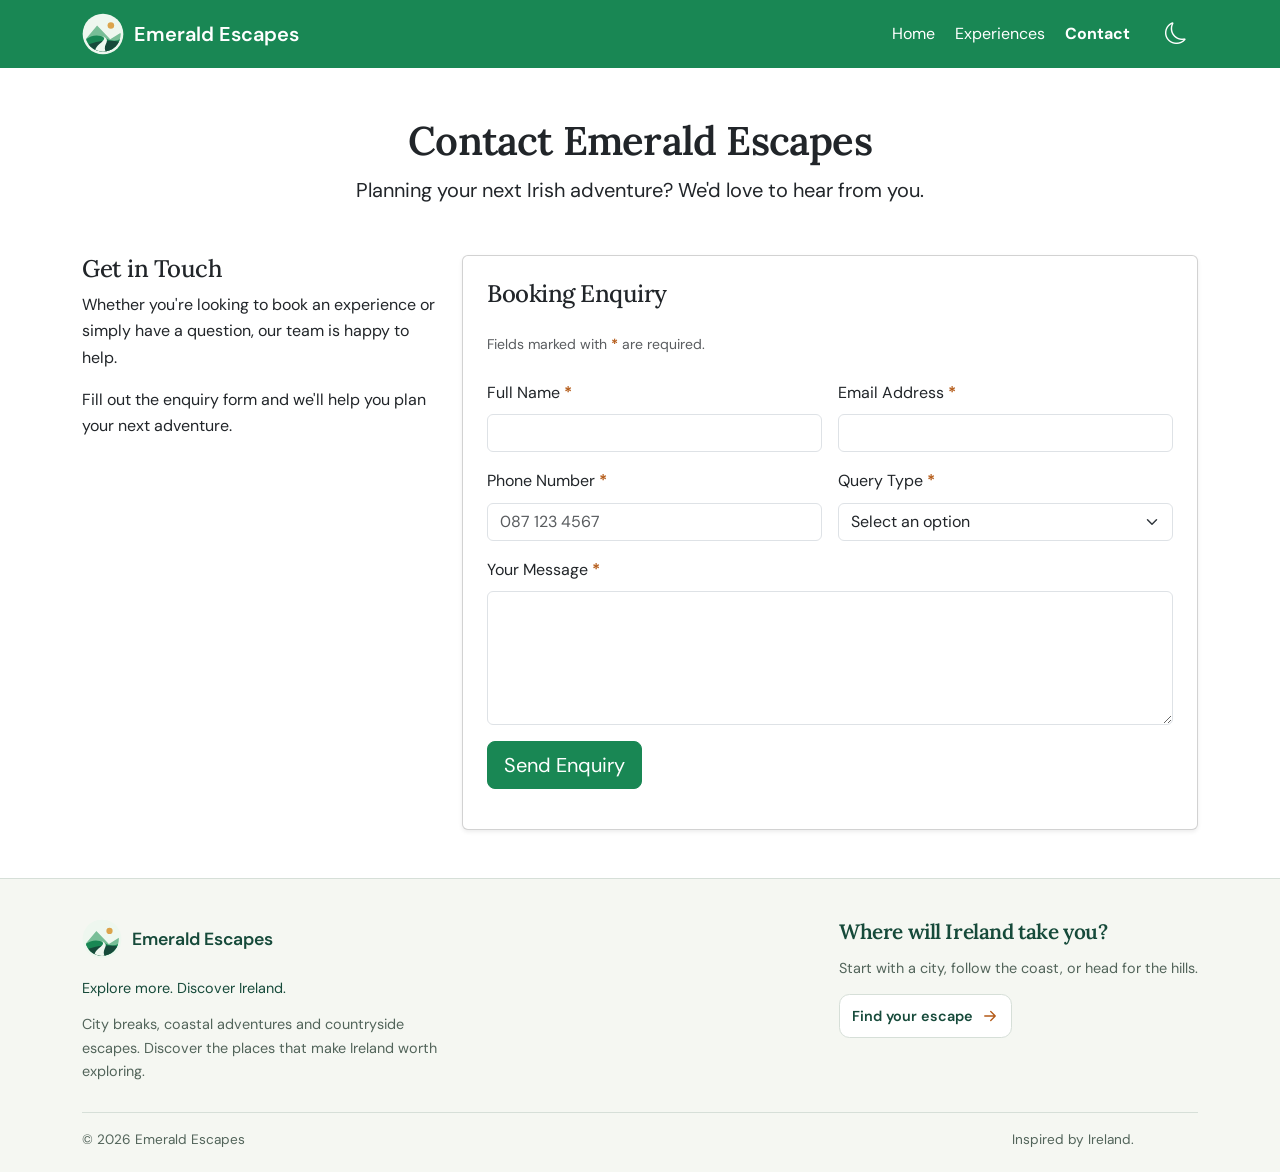
==== commit ed2cad08: "Add Bootstrap theme icons and simplify site interactions" ====
--- a/contact.html
+++ b/contact.html
@@ -10,6 +10,7 @@
     <script src="js/theme.js"></script>
     <title>Contact Us | Discover Ireland</title>
     <link rel="stylesheet" href="vendor/bootstrap/css/bootstrap.min.css">
+    <link rel="stylesheet" href="vendor/bootstrap-icons/bootstrap-icons.min.css">
     <link rel="stylesheet" href="css/style.css">
 
 </head>
@@ -25,30 +26,23 @@
                     <span>Emerald Escapes</span>
                 </a>
 
-                <button class="navbar-toggler" type="button" data-bs-toggle="collapse" data-bs-target="#mainNav"
-                    aria-controls="mainNav" aria-expanded="false" aria-label="Toggle navigation">
-                    <span class="navbar-toggler-icon"></span>
-                </button>
-
-                <div class="collapse navbar-collapse" id="mainNav">
+                <div class="collapse navbar-collapse order-3 order-lg-1" id="mainNav">
                     <div class="navbar-nav ms-auto">
                         <a class="nav-link" href="index.html">Home</a>
                         <a class="nav-link" href="experiences.html">Experiences</a>
                         <a class="nav-link active" aria-current="page" href="contact.html">Contact</a>
                     </div>
-                    <button type="button" id="themeToggle" class="theme-toggle ms-lg-3 mt-3 mt-lg-0 mb-2 mb-lg-0"
+                </div>
+
+                <div class="navbar-actions d-flex align-items-center gap-1 ms-auto ms-lg-3 order-2">
+                    <button type="button" id="themeToggle" class="theme-toggle"
                         role="switch" aria-checked="false" aria-label="Dark mode">
-                        <svg class="theme-icon theme-icon-moon" width="22" height="22" viewBox="0 0 24 24"
-                            fill="none" stroke="currentColor" stroke-width="1.8" stroke-linecap="round"
-                            stroke-linejoin="round" aria-hidden="true" focusable="false">
-                            <path d="M21 12.8A9 9 0 1 1 11.2 3a7 7 0 0 0 9.8 9.8Z"></path>
-                        </svg>
-                        <svg class="theme-icon theme-icon-sun" width="22" height="22" viewBox="0 0 24 24"
-                            fill="none" stroke="currentColor" stroke-width="1.8" stroke-linecap="round"
-                            aria-hidden="true" focusable="false">
-                            <circle cx="12" cy="12" r="4"></circle>
-                            <path d="M12 2v2m0 16v2M2 12h2m16 0h2M4.93 4.93l1.42 1.42m11.3 11.3 1.42 1.42M4.93 19.07l1.42-1.42m11.3-11.3 1.42-1.42"></path>
-                        </svg>
+                        <i class="bi bi-moon theme-icon theme-icon-moon" aria-hidden="true"></i>
+                        <i class="bi bi-sun theme-icon theme-icon-sun" aria-hidden="true"></i>
+                    </button>
+                    <button class="navbar-toggler" type="button" data-bs-toggle="collapse" data-bs-target="#mainNav"
+                        aria-controls="mainNav" aria-expanded="false" aria-label="Toggle navigation">
+                        <span class="navbar-toggler-icon"></span>
                     </button>
                 </div>
 
@@ -106,8 +100,9 @@
                                             <label for="name" class="form-label">
                                                 Full Name <span class="required-marker" aria-hidden="true">*</span>
                                             </label>
-                                            <input type="text" class="form-control" id="name" name="name" required>
-                                            <div class="invalid-feedback">
+                                            <input type="text" class="form-control" id="name" name="name"
+                                                aria-describedby="nameError" required>
+                                            <div id="nameError" class="invalid-feedback">
                                                 Please enter your name.
                                             </div>
                                         </div>
@@ -117,8 +112,9 @@
                                             <label for="email" class="form-label">
                                                 Email Address <span class="required-marker" aria-hidden="true">*</span>
                                             </label>
-                                            <input type="email" class="form-control" id="email" name="email" required>
-                                            <div class="invalid-feedback">
+                                            <input type="email" class="form-control" id="email" name="email"
+                                                aria-describedby="emailError" required>
+                                            <div id="emailError" class="invalid-feedback">
                                                 Please enter a valid email, such as name@example.com
                                             </div>
                                         </div>
@@ -129,8 +125,8 @@
                                                 Phone Number <span class="required-marker" aria-hidden="true">*</span>
                                             </label>
                                             <input type="tel" class="form-control" id="phone" name="phone"
-                                                placeholder="087 123 4567" required>
-                                            <div class="invalid-feedback">
+                                                placeholder="087 123 4567" aria-describedby="phoneError" required>
+                                            <div id="phoneError" class="invalid-feedback">
                                                 Please enter a valid phone number (7-15 digits).
                                             </div>
                                         </div>
@@ -140,7 +136,8 @@
                                             <label for="queryType" class="form-label">
                                                 Query Type <span class="required-marker" aria-hidden="true">*</span>
                                             </label>
-                                            <select class="form-select" id="queryType" name="queryType" required>
+                                            <select class="form-select" id="queryType" name="queryType"
+                                                aria-describedby="queryTypeError" required>
                                                 <option value="">
                                                     Select an option
                                                 </option>
@@ -151,7 +148,7 @@
                                                 </option>
                                                 <option value="other">Other</option>
                                             </select>
-                                            <div class="invalid-feedback">
+                                            <div id="queryTypeError" class="invalid-feedback">
                                                 Please select a query type.
                                             </div>
                                         </div>
@@ -162,8 +159,8 @@
                                                 Your Message <span class="required-marker" aria-hidden="true">*</span>
                                             </label>
                                             <textarea class="form-control" id="message" name="message" rows="5"
-                                                minlength="20" required></textarea>
-                                            <div class="invalid-feedback">
+                                                minlength="20" aria-describedby="messageError" required></textarea>
+                                            <div id="messageError" class="invalid-feedback">
                                                 Your message must contain
                                                 at least 20 characters.
                                             </div>
--- a/css/style.css
+++ b/css/style.css
@@ -15,51 +15,15 @@
     font-display: swap;
 }
 
-/* Shared theme colours. Bootstrap also uses data-bs-theme for forms and text. */
+/* Base typography. These two settings use Bootstrap's built-in font options. */
 :root {
     --bs-font-sans-serif: "DM Sans", system-ui, -apple-system, "Segoe UI", sans-serif;
     --bs-body-line-height: 1.65;
-    --ee-font-heading: "Lora", Georgia, serif;
     color-scheme: light;
-    --ee-heading: #164a3a;
-    --ee-muted: #52645a;
-    --ee-accent: #198754;
-    --ee-orange: #b45a17;
-    --ee-nav-orange: #ffca91;
-    --ee-surface: #ffffff;
-    --ee-section: #f5f7f2;
-    --ee-border: #d6dfd8;
-    --ee-soft-green: #e5f3e9;
-    --ee-hover-green: #d1eada;
-    --ee-selected: #164a3a;
-    --ee-selected-text: #ffffff;
-    --ee-focus: #164a3a;
-    --ee-shadow: 0 4px 12px rgba(0, 0, 0, 0.1);
-}
-
-:root[data-bs-theme="dark"] {
-    color-scheme: dark;
-    --bs-body-bg: #101b17;
-    --bs-body-color: #e6eee9;
-    --bs-secondary-color: #b0c0b6;
-    --bs-border-color: #43594c;
-    --ee-heading: #b4edcd;
-    --ee-muted: #b0c0b6;
-    --ee-accent: #88d9ab;
-    --ee-orange: #f6b66b;
-    --ee-surface: #192a22;
-    --ee-section: #15241d;
-    --ee-border: #43594c;
-    --ee-soft-green: #203d2d;
-    --ee-hover-green: #2c503b;
-    --ee-selected: #a3e4bd;
-    --ee-selected-text: #10271b;
-    --ee-focus: #a3e4bd;
-    --ee-shadow: 0 4px 16px rgba(0, 0, 0, 0.25);
 }
 
 h1, h2, h3, h4, h5, h6 {
-    font-family: var(--ee-font-heading);
+    font-family: "Lora", Georgia, serif;
     font-weight: 600;
     line-height: 1.25;
     letter-spacing: -0.02em;
@@ -72,27 +36,27 @@
 /* Let the main content fill short pages so the footer stays at the bottom. */
 body {
     min-height: 100vh;
-    min-height: 100dvh;
     display: flex;
     flex-direction: column;
 }
 
-body > main {
+body>main {
     flex: 1 0 auto;
 }
 
+/* Footer */
 .site-footer {
     margin-top: auto;
     padding: 2.5rem 0 1.25rem;
-    background: var(--ee-section);
-    border-top: 1px solid var(--ee-border);
-    color: var(--ee-muted);
+    background: #f5f7f2;
+    border-top: 1px solid #d6dfd8;
+    color: #52645a;
 }
 
 .footer-main {
-    display: grid;
-    grid-template-columns: minmax(0, 1.2fr) minmax(0, 1fr);
-    align-items: start;
+    display: flex;
+    justify-content: space-between;
+    align-items: flex-start;
     gap: 2rem;
     padding-bottom: 1.75rem;
 }
@@ -101,20 +65,20 @@
     display: inline-flex;
     align-items: center;
     gap: 0.65rem;
-    color: var(--ee-heading);
+    color: #164a3a;
     font-size: 1.1rem;
     font-weight: 600;
     text-decoration: none;
 }
 
 .footer-brand:hover {
-    color: var(--ee-heading);
+    color: #164a3a;
 }
 
 .footer-tagline {
     margin: 0.6rem 0 0;
     font-size: 0.9rem;
-    color: var(--ee-heading);
+    color: #164a3a;
 }
 
 .footer-description {
@@ -125,13 +89,12 @@
 
 .footer-heading {
     margin: 0 0 0.75rem;
-    color: var(--ee-heading);
+    color: #164a3a;
     font-size: 1.3rem;
 }
 
 .footer-plan {
     max-width: 34ch;
-    justify-self: end;
 }
 
 .footer-plan p {
@@ -146,30 +109,23 @@
     gap: 0.5rem;
     min-height: 44px;
     padding: 0.5rem 0.75rem;
-    background: var(--ee-surface);
-    border: 1px solid var(--ee-border);
+    background: #ffffff;
+    border: 1px solid #d6dfd8;
     border-radius: 0.65rem;
-    color: var(--ee-heading);
+    color: #164a3a;
     font-size: 0.9rem;
     font-weight: 600;
     text-decoration: none;
 }
 
 .footer-cta:hover {
-    background: var(--ee-soft-green);
-    color: var(--ee-heading);
+    background: #e5f3e9;
+    color: #164a3a;
 }
 
 .footer-cta svg {
     flex-shrink: 0;
-    color: var(--ee-orange);
-}
-
-.footer-brand:focus-visible,
-.footer-cta:focus-visible {
-    outline: 2px solid var(--ee-focus);
-    outline-offset: 3px;
-    border-radius: 0.2rem;
+    color: #b45a17;
 }
 
 .footer-bottom {
@@ -179,7 +135,7 @@
     justify-content: space-between;
     gap: 0.5rem 1.5rem;
     padding-top: 1rem;
-    border-top: 1px solid var(--ee-border);
+    border-top: 1px solid #d6dfd8;
 }
 
 .footer-copyright,
@@ -188,54 +144,23 @@
     font-size: 0.85rem;
 }
 
-/* Leave room for the fixed back-to-top arrow beside the footer's bottom row. */
-@media (min-width: 576px) {
-    .footer-bottom {
-        padding-right: 4rem;
-    }
-}
-
-@media (max-width: 767.98px) {
-    .footer-main {
-        grid-template-columns: 1fr;
-        gap: 1.75rem;
-    }
-
-    .footer-identity,
-    .footer-plan {
-        justify-self: center;
-        text-align: center;
-    }
-
-    .footer-description {
-        margin-inline: auto;
-    }
-}
-
-@media (max-width: 575.98px) {
-    .footer-bottom {
-        flex-direction: column;
-        justify-content: center;
-        text-align: center;
-    }
-}
-
-/* A fixed arrow that stays within the safe area on mobile screens. */
+/* Keep the back-to-top arrow in the bottom-right corner. */
 .back-to-top {
     position: fixed;
-    right: calc(1rem + env(safe-area-inset-right, 0px));
-    bottom: calc(1rem + env(safe-area-inset-bottom, 0px));
+    right: 1rem;
+    bottom: 1rem;
     z-index: 1020;
-    display: grid;
-    place-items: center;
+    display: flex;
+    align-items: center;
+    justify-content: center;
     width: 48px;
     height: 48px;
     padding: 0;
-    border: 1px solid var(--ee-border);
+    border: 1px solid #d6dfd8;
     border-radius: 50%;
-    background: var(--ee-selected);
-    color: var(--ee-selected-text);
-    box-shadow: var(--ee-shadow);
+    background: #164a3a;
+    color: #ffffff;
+    box-shadow: 0 4px 12px rgba(0, 0, 0, 0.1);
     cursor: pointer;
     opacity: 0;
     visibility: hidden;
@@ -258,17 +183,7 @@
     box-shadow: 0 4px 16px rgba(0, 0, 0, 0.3);
 }
 
-.back-to-top:focus-visible {
-    outline: 3px solid var(--ee-focus);
-    outline-offset: 3px;
-}
-
-@media (prefers-reduced-motion: reduce) {
-    .back-to-top {
-        transition: none;
-    }
-}
-
+/* Navigation and theme switch */
 .navbar-brand {
     display: inline-flex;
     align-items: center;
@@ -281,14 +196,23 @@
     transition: transform 200ms ease;
 }
 
-.navbar-brand:hover .brand-logo,
-.navbar-brand:focus-visible .brand-logo {
+/* Keep the theme switch beside the mobile menu, above the collapsible links. */
+.navbar-actions {
+    flex-shrink: 0;
+}
+
+.navbar-actions .navbar-toggler {
+    min-height: 44px;
+}
+
+.navbar-brand:hover .brand-logo {
     transform: rotate(-4deg);
 }
 
 .theme-toggle {
-    display: inline-grid;
-    place-items: center;
+    display: inline-flex;
+    align-items: center;
+    justify-content: center;
     width: 44px;
     height: 44px;
     flex-shrink: 0;
@@ -304,60 +228,18 @@
     background: rgba(0, 0, 0, 0.12);
 }
 
-.theme-toggle:focus-visible {
-    outline: 3px solid #ffffff;
-    outline-offset: 3px;
-}
-
+/* Show one theme icon at a time. */
 .theme-icon {
-    grid-area: 1 / 1;
-    transform-origin: center;
-    transition: opacity 220ms ease-out, transform 220ms ease-out;
+    font-size: 22px;
+    line-height: 1;
 }
 
 .theme-icon-sun {
-    opacity: 0;
-    transform: rotate(-45deg) scale(0.65);
-}
-
-.theme-icon-moon {
-    opacity: 1;
-    transform: rotate(0) scale(1);
-}
-
-[data-bs-theme="dark"] .theme-icon-sun {
-    opacity: 1;
-    transform: rotate(0) scale(1);
-}
-
-[data-bs-theme="dark"] .theme-icon-moon {
-    opacity: 0;
-    transform: rotate(45deg) scale(0.65);
-}
-
-@media (prefers-reduced-motion: reduce) {
-    .theme-icon {
-        transition: none;
-    }
+    display: none;
 }
 
 .card {
-    background-color: var(--ee-surface);
-}
-
-/* Brighter outlines keep success buttons readable against dark surfaces. */
-[data-bs-theme="dark"] .btn-outline-success {
-    --bs-btn-color: #88d9ab;
-    --bs-btn-border-color: #88d9ab;
-    --bs-btn-hover-color: #10271b;
-    --bs-btn-hover-bg: #88d9ab;
-    --bs-btn-hover-border-color: #88d9ab;
-    --bs-btn-active-color: #10271b;
-    --bs-btn-active-bg: #88d9ab;
-    --bs-btn-active-border-color: #88d9ab;
-    --bs-btn-focus-shadow-rgb: 136, 217, 171;
-    --bs-btn-disabled-color: #b0c0b6;
-    --bs-btn-disabled-border-color: #b0c0b6;
+    background-color: #ffffff;
 }
 
 /* Keep navigation readable and mark the current page with more than colour. */
@@ -378,7 +260,7 @@
     font-weight: 700;
 }
 
-/* A simple underline fades in and out; it does not move or grow. */
+/* A simple underline fades in and out */
 .navbar .navbar-nav .nav-link::after {
     content: "";
     position: absolute;
@@ -387,37 +269,15 @@
     bottom: 0.3rem;
     height: 2px;
     border-radius: 2px;
-    background: var(--ee-nav-orange);
+    background: #ffca91;
     opacity: 0;
     pointer-events: none;
     transition: opacity 150ms ease;
 }
 
-@media (hover: hover) {
-    .navbar .navbar-nav .nav-link:hover::after {
-        opacity: 1;
-    }
-}
-
-.navbar .navbar-nav .nav-link:focus-visible::after {
-    opacity: 1;
-}
-
-@media (max-width: 991.98px) {
-    .navbar .navbar-nav .nav-link::after {
-        left: 0;
-        right: 0;
-    }
-}
-
-.navbar .nav-link:focus-visible {
-    outline: 2px solid #ffffff;
-    outline-offset: 2px;
-}
-
 /* Home page hero banner */
 .hero {
-    min-height: clamp(480px, 65vh, 680px);
+    min-height: 560px;
     padding: 4.5rem 0;
 
     background-color: #164a3a;
@@ -433,7 +293,7 @@
 
 .hero h1 {
     margin-bottom: 1.25rem;
-    font-size: clamp(2.75rem, 5.5vw, 4.5rem);
+    font-size: 4rem;
     font-weight: 600;
     line-height: 1.12;
     text-shadow: 0 2px 12px rgba(0, 0, 0, 0.15);
@@ -445,19 +305,14 @@
 
 .hero .lead {
     max-width: 46ch;
-    font-size: clamp(1.05rem, 1.5vw, 1.25rem);
-    line-height: 1.65;
-}
-
-.hero-cta {
-    --bs-btn-color: #164a3a;
-    --bs-btn-bg: #ffffff;
-    --bs-btn-border-color: #ffffff;
-    --bs-btn-hover-color: #164a3a;
-    --bs-btn-hover-bg: #fff1e3;
-    --bs-btn-hover-border-color: #f3b56d;
-    --bs-btn-active-color: #164a3a;
-    --bs-btn-active-bg: #eef7ef;
+    font-size: 1.25rem;
+}
+
+/* Hero button colours and layout. */
+.hero .hero-cta {
+    color: #164a3a;
+    background-color: #ffffff;
+    border-color: #ffffff;
     display: inline-flex;
     align-items: center;
     gap: 0.75rem;
@@ -466,9 +321,16 @@
     font-weight: 600;
 }
 
-.hero-cta:focus-visible {
-    outline: 3px solid #ffffff;
-    outline-offset: 4px;
+.hero .hero-cta:hover {
+    color: #164a3a;
+    background-color: #fff1e3;
+    border-color: #f3b56d;
+}
+
+.hero .hero-cta:active {
+    color: #164a3a;
+    background-color: #eef7ef;
+    border-color: #ffffff;
 }
 
 .hero-cta svg {
@@ -476,28 +338,373 @@
     transition: transform 180ms ease;
 }
 
-.hero-cta:hover svg,
-.hero-cta:focus-visible svg {
+.hero-cta:hover svg {
     transform: translateX(3px);
 }
 
-@media (prefers-reduced-motion: reduce) {
-    .brand-logo,
-    .navbar .navbar-nav .nav-link::after,
-    .hero-cta svg {
-        transition: none;
-    }
-
-    .navbar-brand:hover .brand-logo,
-    .navbar-brand:focus-visible .brand-logo,
-    .hero-cta:hover svg,
-    .hero-cta:focus-visible svg {
-        transform: none;
-    }
-}
-
-/* Adjust hero layout for mobile screens */
-@media (max-width: 576px) {
+/* About section */
+.about {
+    background-color: #f5f7f2;
+}
+
+.about-copy {
+    max-width: 62ch;
+    margin-inline: auto;
+}
+
+.about-copy .lead {
+    font-size: 1.2rem;
+}
+
+.about h2,
+.featured h2 {
+    color: #164a3a;
+}
+
+.about h2::after {
+    content: "";
+    display: block;
+    width: 2.5rem;
+    height: 3px;
+    margin: 1rem auto 0;
+    background: #b45a17;
+    border-radius: 2px;
+}
+
+/* Featured experiences */
+.featured {
+    background-color: #ffffff;
+}
+
+.experience-preview {
+    border: none;
+    overflow: hidden;
+    box-shadow: 0 4px 12px rgba(0, 0, 0, 0.1);
+    transition: transform 0.3s ease, box-shadow 0.3s ease;
+}
+
+/* Make all card images the same size */
+.experience-preview img {
+    height: 220px;
+    object-fit: cover;
+}
+
+/* Card hover effect */
+.experience-preview:hover {
+    transform: translateY(-5px);
+    box-shadow: 0 8px 20px rgba(0, 0, 0, 0.15);
+}
+
+/* Keep the description flexible and the price and save action aligned. */
+.experience-card .card-body {
+    display: flex;
+    flex-direction: column;
+}
+
+.experience-description {
+    flex-grow: 1;
+}
+
+.experience-card .favourite-btn {
+    align-self: flex-start;
+    min-height: 44px;
+}
+
+/* Experiences page heading and filters */
+.experiences-intro h1 {
+    color: #164a3a;
+}
+
+.experiences-intro .lead {
+    color: #52645a;
+}
+
+.experiences-eyebrow {
+    color: #b45a17;
+    font-size: 0.75rem;
+    font-weight: 700;
+    letter-spacing: 0.14em;
+}
+
+.experience-filter-panel {
+    padding: 1.25rem;
+    background-color: #f5f7f2;
+    border: 1px solid #d6dfd8;
+    border-radius: 1rem;
+}
+
+.experience-filter-panel .form-label {
+    color: #164a3a;
+    font-weight: 600;
+}
+
+.experience-filter-panel .form-select {
+    min-height: 3rem;
+    border-color: #d6dfd8;
+    border-radius: 0.65rem;
+}
+
+.favourites-status {
+    font-size: 1rem;
+    font-weight: 700;
+    line-height: 1.4;
+}
+
+.favourites-callout {
+    width: 100%;
+    min-height: 3rem;
+    display: flex;
+    align-items: center;
+    gap: 0.85rem;
+    color: #164a3a;
+    padding: 0.65rem 1rem;
+    background: #e5f3e9;
+    border: 1px solid #198754;
+    border-radius: 0.75rem;
+    text-align: left;
+    cursor: pointer;
+}
+
+.favourites-callout:hover {
+    background: #d1eada;
+}
+
+.favourites-callout[aria-pressed="true"] {
+    background: #164a3a;
+    color: #ffffff;
+    border-color: #164a3a;
+}
+
+.favourites-heart {
+    color: inherit;
+    font-size: 1.8rem;
+    line-height: 1;
+}
+
+.favourites-hint {
+    margin-top: 0.5rem;
+    color: #52645a;
+    font-size: 0.85rem;
+}
+
+.experience-results-bar {
+    display: flex;
+    flex-wrap: wrap;
+    align-items: center;
+    justify-content: space-between;
+    gap: 0.75rem;
+    color: #52645a;
+}
+
+.experience-results-bar .btn {
+    min-height: 44px;
+}
+
+/* Required fields retain their native required attribute for assistive technology. */
+.required-marker {
+    color: #b45a17;
+    font-weight: 700;
+}
+
+/* Enquiry success confirmation */
+.success-icon {
+    width: 80px;
+    height: 80px;
+    background-color: #198754;
+    color: white;
+    border-radius: 50%;
+
+    display: flex;
+    align-items: center;
+    justify-content: center;
+
+    font-size: 2.5rem;
+    font-weight: bold;
+}
+
+@media (hover: hover) {
+    .navbar .navbar-nav .nav-link:hover::after {
+        opacity: 1;
+    }
+}
+
+/* Dark mode: direct colour overrides for the same page elements. */
+/* Bootstrap reads these four colours when drawing body text, forms and borders. */
+:root[data-bs-theme="dark"] {
+    color-scheme: dark;
+    --bs-body-bg: #101b17;
+    --bs-body-color: #e6eee9;
+    --bs-secondary-color: #b0c0b6;
+    --bs-border-color: #43594c;
+}
+
+[data-bs-theme="dark"] .site-footer {
+    background: #15241d;
+    border-top-color: #43594c;
+    color: #b0c0b6;
+}
+
+[data-bs-theme="dark"] .footer-brand,
+[data-bs-theme="dark"] .footer-brand:hover,
+[data-bs-theme="dark"] .footer-tagline,
+[data-bs-theme="dark"] .footer-heading,
+[data-bs-theme="dark"] .footer-cta,
+[data-bs-theme="dark"] .footer-cta:hover,
+[data-bs-theme="dark"] .about h2,
+[data-bs-theme="dark"] .featured h2,
+[data-bs-theme="dark"] .experiences-intro h1,
+[data-bs-theme="dark"] .experience-filter-panel .form-label,
+[data-bs-theme="dark"] .favourites-callout {
+    color: #b4edcd;
+}
+
+[data-bs-theme="dark"] .footer-cta,
+[data-bs-theme="dark"] .card {
+    background-color: #192a22;
+}
+
+[data-bs-theme="dark"] .footer-cta,
+[data-bs-theme="dark"] .back-to-top,
+[data-bs-theme="dark"] .experience-filter-panel,
+[data-bs-theme="dark"] .experience-filter-panel .form-select {
+    border-color: #43594c;
+}
+
+[data-bs-theme="dark"] .footer-bottom {
+    border-top-color: #43594c;
+}
+
+[data-bs-theme="dark"] .footer-cta:hover {
+    background: #203d2d;
+}
+
+[data-bs-theme="dark"] .footer-cta svg,
+[data-bs-theme="dark"] .experiences-eyebrow,
+[data-bs-theme="dark"] .required-marker {
+    color: #f6b66b;
+}
+
+[data-bs-theme="dark"] .about h2::after {
+    background: #f6b66b;
+}
+
+[data-bs-theme="dark"] .back-to-top,
+[data-bs-theme="dark"] .experience-preview {
+    box-shadow: 0 4px 16px rgba(0, 0, 0, 0.25);
+}
+
+[data-bs-theme="dark"] .back-to-top:hover {
+    box-shadow: 0 4px 16px rgba(0, 0, 0, 0.3);
+}
+
+[data-bs-theme="dark"] .experience-preview:hover {
+    box-shadow: 0 8px 20px rgba(0, 0, 0, 0.15);
+}
+
+[data-bs-theme="dark"] .about,
+[data-bs-theme="dark"] .experience-filter-panel {
+    background-color: #15241d;
+}
+
+[data-bs-theme="dark"] .featured {
+    background-color: #101b17;
+}
+
+[data-bs-theme="dark"] .experiences-intro .lead,
+[data-bs-theme="dark"] .favourites-hint,
+[data-bs-theme="dark"] .experience-results-bar {
+    color: #b0c0b6;
+}
+
+[data-bs-theme="dark"] .favourites-callout {
+    border-color: #88d9ab;
+}
+
+[data-bs-theme="dark"] .favourites-callout {
+    background: #203d2d;
+}
+
+[data-bs-theme="dark"] .favourites-callout:hover {
+    background: #2c503b;
+}
+
+[data-bs-theme="dark"] .back-to-top,
+[data-bs-theme="dark"] .favourites-callout[aria-pressed="true"] {
+    background: #a3e4bd;
+    color: #10271b;
+}
+
+[data-bs-theme="dark"] .favourites-callout[aria-pressed="true"] {
+    border-color: #a3e4bd;
+}
+
+[data-bs-theme="dark"] .theme-icon-sun {
+    display: block;
+}
+
+[data-bs-theme="dark"] .theme-icon-moon {
+    display: none;
+}
+
+/* Brighter button outlines stay readable in dark mode. */
+[data-bs-theme="dark"] .btn.btn-outline-success {
+    color: #88d9ab;
+    border-color: #88d9ab;
+}
+
+[data-bs-theme="dark"] .btn.btn-outline-success:hover,
+[data-bs-theme="dark"] .btn.btn-outline-success:active {
+    color: #10271b;
+    background-color: #88d9ab;
+    border-color: #88d9ab;
+}
+
+[data-bs-theme="dark"] .btn.btn-outline-success:disabled {
+    color: #b0c0b6;
+    background-color: transparent;
+    border-color: #b0c0b6;
+}
+
+/* Responsive layouts */
+@media (min-width: 576px) {
+    .footer-bottom {
+        padding-right: 4rem;
+    }
+}
+
+@media (max-width: 991.98px) {
+    .hero {
+        min-height: 500px;
+    }
+
+    .hero h1 {
+        font-size: 3rem;
+    }
+
+    .navbar .navbar-nav .nav-link::after {
+        left: 0;
+        right: 0;
+    }
+}
+
+@media (max-width: 767.98px) {
+    .footer-main {
+        flex-direction: column;
+        align-items: center;
+        gap: 1.75rem;
+    }
+
+    .footer-identity,
+    .footer-plan {
+        text-align: center;
+    }
+
+    .footer-description {
+        margin-inline: auto;
+    }
+}
+
+@media (max-width: 575.98px) {
     .hero {
         min-height: 480px;
         padding: 3.5rem 0;
@@ -508,196 +715,14 @@
     }
 
     .hero h1 {
-        font-size: clamp(2rem, 8.5vw, 2.6rem);
+        font-size: 2.3rem;
     }
 
     .hero .lead {
+        font-size: 1.05rem;
         margin-inline: auto;
     }
-}
-
-
-/* About section */
-.about {
-    background-color: var(--ee-section);
-}
-
-.about-copy {
-    max-width: 62ch;
-    margin-inline: auto;
-}
-
-.about-copy .lead {
-    font-size: 1.2rem;
-}
-
-.about h2,
-.featured h2 {
-    color: var(--ee-heading);
-}
-
-.about h2::after {
-    content: "";
-    display: block;
-    width: 2.5rem;
-    height: 3px;
-    margin: 1rem auto 0;
-    background: var(--ee-orange);
-    border-radius: 2px;
-}
-
-/* Featured experiences */
-.featured {
-    background-color: var(--bs-body-bg);
-}
-
-.experience-preview {
-    border: none;
-    overflow: hidden;
-    box-shadow: var(--ee-shadow);
-    transition: transform 0.3s ease, box-shadow 0.3s ease;
-}
-
-/* Make all card images the same size */
-.experience-preview img {
-    height: 220px;
-    object-fit: cover;
-}
-
-/* Card hover effect */
-.experience-preview:hover {
-    transform: translateY(-5px);
-    box-shadow: 0 8px 20px rgba(0, 0, 0, 0.15);
-}
-
-/* Keep the description flexible and the price and save action aligned. */
-.experience-card .card-body {
-    display: flex;
-    flex-direction: column;
-}
-
-.experience-card .card-body > p:nth-of-type(2) {
-    flex-grow: 1;
-}
-
-.experience-card .favourite-btn {
-    align-self: flex-start;
-    min-height: 44px;
-}
-
-@media (prefers-reduced-motion: reduce) {
-    .experience-preview {
-        transition: none;
-    }
-
-    .experience-preview:hover {
-        transform: none;
-    }
-}
-
-/* Experiences page heading and filters */
-.experiences-intro h1 {
-    color: var(--ee-heading);
-    letter-spacing: -0.02em;
-}
-
-.experiences-intro .lead {
-    color: var(--ee-muted);
-}
-
-.experiences-eyebrow {
-    color: var(--ee-orange);
-    font-size: 0.75rem;
-    font-weight: 700;
-    letter-spacing: 0.14em;
-}
-
-.experience-filter-panel {
-    padding: 1.25rem;
-    background-color: var(--ee-section);
-    border: 1px solid var(--ee-border);
-    border-radius: 1rem;
-}
-
-.experience-filter-panel .form-label {
-    color: var(--ee-heading);
-    font-weight: 600;
-}
-
-.experience-filter-panel .form-select {
-    min-height: 3rem;
-    border-color: var(--ee-border);
-    border-radius: 0.65rem;
-}
-
-.experience-filter-panel .form-select:focus {
-    border-color: var(--ee-accent);
-    box-shadow: 0 0 0 0.2rem rgba(25, 135, 84, 0.15);
-}
-
-.favourites-status {
-    font-size: 1rem;
-    font-weight: 700;
-    line-height: 1.4;
-}
-
-.favourites-callout {
-    width: 100%;
-    min-height: 3rem;
-    display: flex;
-    align-items: center;
-    gap: 0.85rem;
-    color: var(--ee-heading);
-    padding: 0.65rem 1rem;
-    background: var(--ee-soft-green);
-    border: 1px solid var(--ee-accent);
-    border-radius: 0.75rem;
-    text-align: left;
-    cursor: pointer;
-}
-
-.favourites-callout:hover {
-    background: var(--ee-hover-green);
-}
-
-.favourites-callout[aria-pressed="true"] {
-    background: var(--ee-selected);
-    color: var(--ee-selected-text);
-    border-color: var(--ee-selected);
-}
-
-.favourites-callout:focus-visible,
-.experience-results-bar .btn:focus-visible {
-    outline: 3px solid var(--ee-focus);
-    outline-offset: 3px;
-}
-
-.favourites-heart {
-    color: inherit;
-    font-size: 1.8rem;
-    line-height: 1;
-}
-
-.favourites-hint {
-    margin-top: 0.5rem;
-    color: var(--ee-muted);
-    font-size: 0.85rem;
-}
-
-.experience-results-bar {
-    display: flex;
-    flex-wrap: wrap;
-    align-items: center;
-    justify-content: space-between;
-    gap: 0.75rem;
-    color: var(--ee-muted);
-}
-
-.experience-results-bar .btn {
-    min-height: 44px;
-}
-
-@media (max-width: 576px) {
+
     .brand-logo {
         width: 36px;
         height: 36px;
@@ -719,50 +744,27 @@
     .experiences-intro h1 {
         font-size: 2.2rem;
     }
-}
-
-/* Required fields retain their native required attribute for assistive technology. */
-.required-marker {
-    color: var(--ee-orange);
-    font-weight: 700;
-}
-
-/* Enquiry success confirmation */
-.success-icon {
-    width: 80px;
-    height: 80px;
-    background-color: #198754;
-    color: white;
-    border-radius: 50%;
-
-    display: flex;
-    align-items: center;
-    justify-content: center;
-
-    font-size: 2.5rem;
-    font-weight: bold;
-}
-
-/* A single page crossfade keeps all theme colours changing together. */
-::view-transition {
-    pointer-events: none;
-}
-
-::view-transition-old(root),
-::view-transition-new(root) {
-    animation-duration: 300ms;
-    animation-timing-function: ease;
-}
-
-@media (prefers-reduced-motion: reduce) {
-    .form-control,
-    .form-select,
-    .btn {
-        transition: none;
-    }
-
-    ::view-transition-old(root),
-    ::view-transition-new(root) {
-        animation: none;
-    }
-}
+
+    .footer-bottom {
+        flex-direction: column;
+        justify-content: center;
+        text-align: center;
+    }
+}
+
+@media (max-width: 399.98px) {
+    .hero h1 {
+        font-size: 2rem;
+    }
+
+    .navbar-brand {
+        gap: 0.4rem;
+        font-size: 1rem;
+        margin-right: 0.25rem;
+    }
+
+    .navbar-brand .brand-logo {
+        width: 34px;
+        height: 34px;
+    }
+}
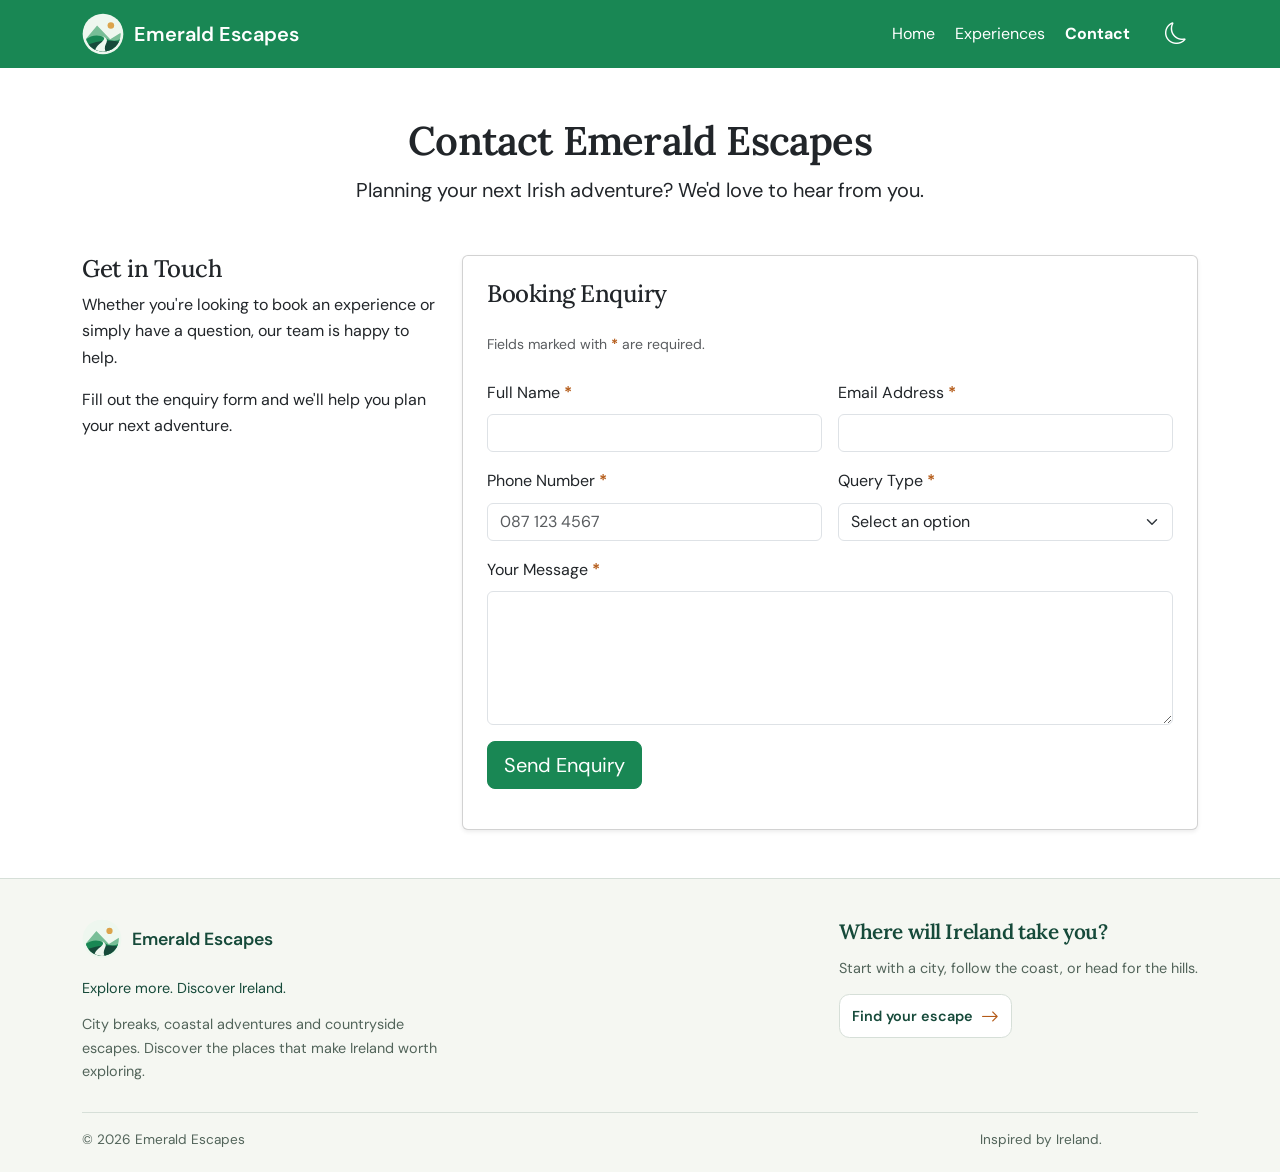
==== commit 45d43fc6: "Standardise Bootstrap icons and refine the back-to-top button" ====
--- a/contact.html
+++ b/contact.html
@@ -183,8 +183,8 @@
                                 <div id="enquirySuccess" class="d-none text-center py-4" role="status"
                                     aria-live="polite">
 
-                                    <div class="success-icon mx-auto mb-4">
-                                        &#10003;
+                                    <div class="success-icon d-flex align-items-center justify-content-center rounded-circle bg-success text-white mx-auto mb-4">
+                                        <i class="bi bi-check-lg" aria-hidden="true"></i>
                                     </div>
 
                                     <h2 class="h3 mb-3">Thank You!</h2>
@@ -231,11 +231,7 @@
                     <p>Start with a city, follow the coast, or head for the hills.</p>
                     <a class="footer-cta" href="experiences.html">
                         Find your escape
-                        <svg width="18" height="18" viewBox="0 0 24 24" fill="none" stroke="currentColor"
-                            stroke-width="1.8" stroke-linecap="round" stroke-linejoin="round"
-                            aria-hidden="true" focusable="false">
-                            <path d="M5 12h14m-6-6 6 6-6 6"></path>
-                        </svg>
+                        <i class="bi bi-arrow-right" aria-hidden="true"></i>
                     </a>
                 </div>
             </div>
@@ -246,10 +242,7 @@
         </div>
     </footer>
     <button type="button" id="backToTop" class="back-to-top" aria-label="Back to top" title="Back to top" hidden>
-        <svg width="22" height="22" viewBox="0 0 24 24" fill="none" stroke="currentColor"
-            stroke-width="2" stroke-linecap="round" stroke-linejoin="round" aria-hidden="true" focusable="false">
-            <path d="M12 19V5m-6 6 6-6 6 6"></path>
-        </svg>
+        <i class="bi bi-chevron-up" aria-hidden="true"></i>
     </button>
     <script src="vendor/bootstrap/js/bootstrap.bundle.min.js"></script>
     <script src="js/back-to-top.js"></script>
--- a/css/style.css
+++ b/css/style.css
@@ -123,8 +123,10 @@
     color: #164a3a;
 }
 
-.footer-cta svg {
+.footer-cta .bi {
     flex-shrink: 0;
+    font-size: 1.125rem;
+    line-height: 1;
     color: #b45a17;
 }
 
@@ -144,7 +146,7 @@
     font-size: 0.85rem;
 }
 
-/* Keep the back-to-top arrow in the bottom-right corner. */
+/* A compact back-to-top tab with a small orange accent. */
 .back-to-top {
     position: fixed;
     right: 1rem;
@@ -153,14 +155,15 @@
     display: flex;
     align-items: center;
     justify-content: center;
-    width: 48px;
-    height: 48px;
+    width: 44px;
+    height: 44px;
     padding: 0;
     border: 1px solid #d6dfd8;
-    border-radius: 50%;
-    background: #164a3a;
-    color: #ffffff;
-    box-shadow: 0 4px 12px rgba(0, 0, 0, 0.1);
+    border-bottom: 2px solid #b45a17;
+    border-radius: 0.4rem;
+    background: #ffffff;
+    color: #164a3a;
+    line-height: 1;
     cursor: pointer;
     opacity: 0;
     visibility: hidden;
@@ -168,6 +171,12 @@
     transition: opacity 180ms ease, visibility 0s linear 180ms;
 }
 
+.back-to-top .bi {
+    color: #b45a17;
+    font-size: 0.9rem;
+    line-height: 1;
+}
+
 .back-to-top.is-visible {
     opacity: 1;
     visibility: visible;
@@ -180,7 +189,8 @@
 }
 
 .back-to-top:hover {
-    box-shadow: 0 4px 16px rgba(0, 0, 0, 0.3);
+    background: #fff7ef;
+    border-color: #b45a17;
 }
 
 /* Navigation and theme switch */
@@ -333,12 +343,14 @@
     border-color: #ffffff;
 }
 
-.hero-cta svg {
+.hero-cta .bi {
+    font-size: 1.25rem;
+    line-height: 1;
     color: #b45a17;
     transition: transform 180ms ease;
 }
 
-.hero-cta:hover svg {
+.hero-cta:hover .bi {
     transform: translateX(3px);
 }
 
@@ -510,16 +522,8 @@
 .success-icon {
     width: 80px;
     height: 80px;
-    background-color: #198754;
-    color: white;
-    border-radius: 50%;
-
-    display: flex;
-    align-items: center;
-    justify-content: center;
-
     font-size: 2.5rem;
-    font-weight: bold;
+    line-height: 1;
 }
 
 @media (hover: hover) {
@@ -578,7 +582,8 @@
     background: #203d2d;
 }
 
-[data-bs-theme="dark"] .footer-cta svg,
+[data-bs-theme="dark"] .footer-cta .bi,
+[data-bs-theme="dark"] .back-to-top .bi,
 [data-bs-theme="dark"] .experiences-eyebrow,
 [data-bs-theme="dark"] .required-marker {
     color: #f6b66b;
@@ -588,13 +593,19 @@
     background: #f6b66b;
 }
 
-[data-bs-theme="dark"] .back-to-top,
 [data-bs-theme="dark"] .experience-preview {
     box-shadow: 0 4px 16px rgba(0, 0, 0, 0.25);
 }
 
+[data-bs-theme="dark"] .back-to-top {
+    background: #192a22;
+    color: #b4edcd;
+    border-bottom-color: #f6b66b;
+}
+
 [data-bs-theme="dark"] .back-to-top:hover {
-    box-shadow: 0 4px 16px rgba(0, 0, 0, 0.3);
+    background: #203d2d;
+    border-color: #f6b66b;
 }
 
 [data-bs-theme="dark"] .experience-preview:hover {
@@ -628,7 +639,6 @@
     background: #2c503b;
 }
 
-[data-bs-theme="dark"] .back-to-top,
 [data-bs-theme="dark"] .favourites-callout[aria-pressed="true"] {
     background: #a3e4bd;
     color: #10271b;
@@ -668,7 +678,7 @@
 /* Responsive layouts */
 @media (min-width: 576px) {
     .footer-bottom {
-        padding-right: 4rem;
+        padding-right: 6rem;
     }
 }
 
@@ -749,6 +759,8 @@
         flex-direction: column;
         justify-content: center;
         text-align: center;
+        /* Leave space for the fixed back-to-top button on narrow screens. */
+        padding-bottom: 3rem;
     }
 }
 
